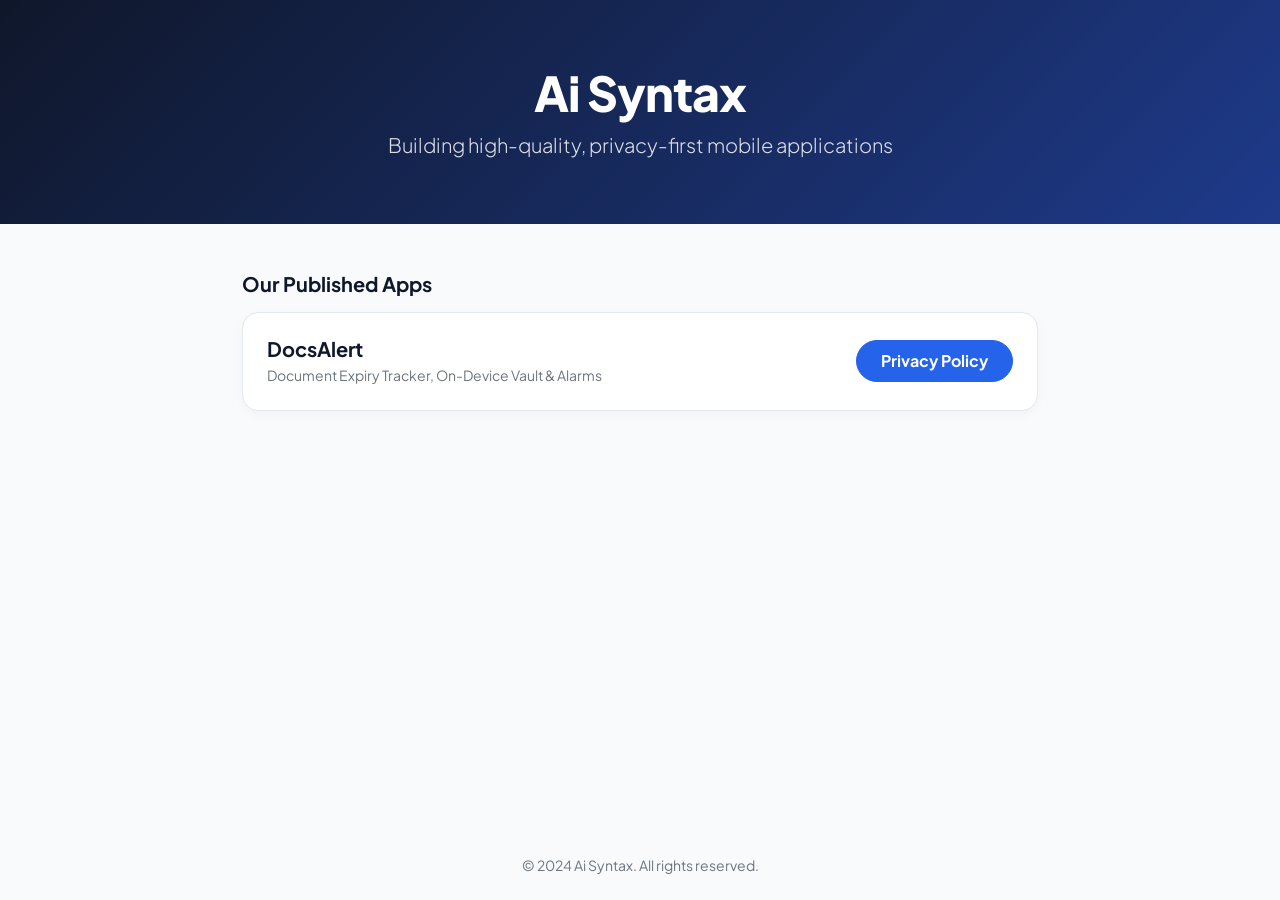
==== index.html @ db3ce4d7 "Add app-ads.txt, Bootstrap 5 welcome page, and DocsAlert privacy policy" ====
<!DOCTYPE html>
<html lang="en">
<head>
    <meta charset="UTF-8">
    <meta name="viewport" content="width=device-width, initial-scale=1.0">
    <title>Ai Syntax - Official Developer Site</title>
    <link href="https://cdn.jsdelivr.net/npm/bootstrap@5.3.3/dist/css/bootstrap.min.css" rel="stylesheet">
    <link href="https://fonts.googleapis.com/css2?family=Plus+Jakarta+Sans:wght@400;600;700;800&display=swap" rel="stylesheet">
    <style>
        :root {
            --primary: #2563eb;
            --bg: #f8fafc;
            --text-heading: #0f172a;
            --text-body: #334155;
            --border: #e2e8f0;
        }
        body {
            font-family: 'Plus Jakarta Sans', sans-serif;
            background-color: var(--bg);
            color: var(--text-body);
        }
        .hero {
            background: linear-gradient(135deg, #0f172a, #1e3a8a);
            color: #ffffff;
            padding: 4rem 1.5rem;
        }
        .hero h1 {
            font-weight: 800;
            letter-spacing: -0.02em;
        }
        .hero p {
            opacity: 0.85;
        }
        .main-container {
            max-width: 820px;
        }
        .section-title {
            font-weight: 700;
            color: var(--text-heading);
        }
        .app-card {
            border: 1px solid var(--border);
            border-radius: 1rem;
            box-shadow: 0 4px 12px rgba(0, 0, 0, 0.03);
            transition: transform 0.15s ease, box-shadow 0.15s ease;
        }
        .app-card:hover {
            transform: translateY(-2px);
            box-shadow: 0 10px 24px rgba(15, 23, 42, 0.06);
        }
        .app-title {
            font-weight: 700;
            color: var(--text-heading);
        }
        .btn-privacy {
            background-color: var(--primary);
            border-color: var(--primary);
            font-weight: 700;
        }
        .btn-privacy:hover {
            background-color: #1d4ed8;
            border-color: #1d4ed8;
        }
    </style>
</head>
<body class="d-flex flex-column min-vh-100">

    <header class="hero text-center">
        <div class="container main-container">
            <h1 class="display-5 mb-2">Ai Syntax</h1>
            <p class="lead mb-0">Building high-quality, privacy-first mobile applications</p>
        </div>
    </header>

    <main class="container main-container my-5 flex-grow-1">
        <h2 class="h5 section-title mb-3">Our Published Apps</h2>

        <div class="card app-card bg-white p-4">
            <div class="d-flex flex-column flex-sm-row align-items-sm-center justify-content-between gap-3">
                <div>
                    <h3 class="h5 app-title mb-1">DocsAlert</h3>
                    <p class="text-secondary small mb-0">Document Expiry Tracker, On-Device Vault &amp; Alarms</p>
                </div>
                <a href="privacy/docsalert.html" class="btn btn-primary btn-privacy rounded-pill px-4 py-2 text-nowrap">
                    Privacy Policy
                </a>
            </div>
        </div>
    </main>

    <footer class="text-center py-4 text-secondary small">
        &copy; 2024 Ai Syntax. All rights reserved.
    </footer>

    <script src="https://cdn.jsdelivr.net/npm/bootstrap@5.3.3/dist/js/bootstrap.bundle.min.js"></script>
</body>
</html>
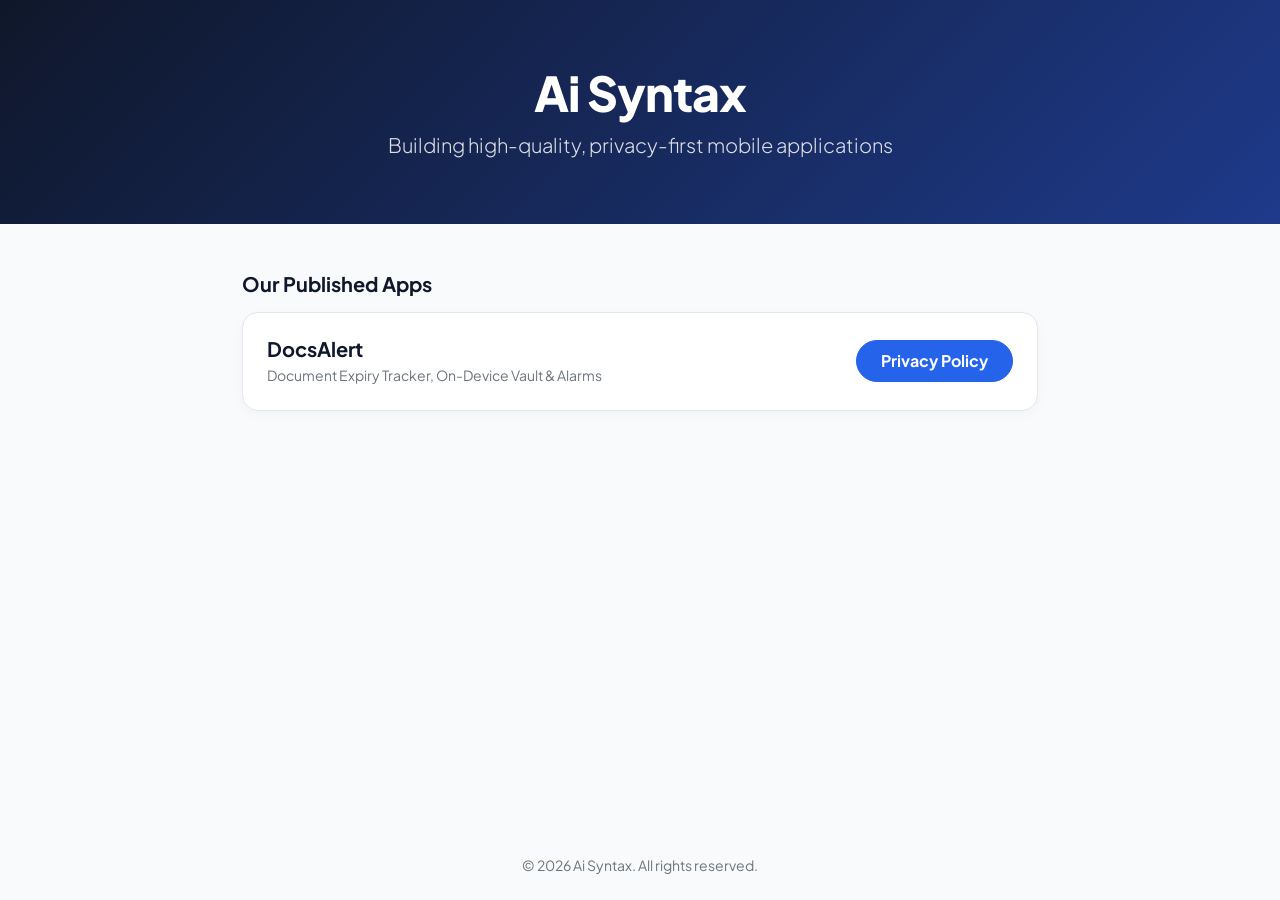
==== commit cb6ce7ab: "Update DocsAlert privacy policy with complete sections and contact info" ====
--- a/index.html
+++ b/index.html
@@ -89,7 +89,7 @@
     </main>
 
     <footer class="text-center py-4 text-secondary small">
-        &copy; 2024 Ai Syntax. All rights reserved.
+        &copy; 2026 Ai Syntax. All rights reserved.
     </footer>
 
     <script src="https://cdn.jsdelivr.net/npm/bootstrap@5.3.3/dist/js/bootstrap.bundle.min.js"></script>
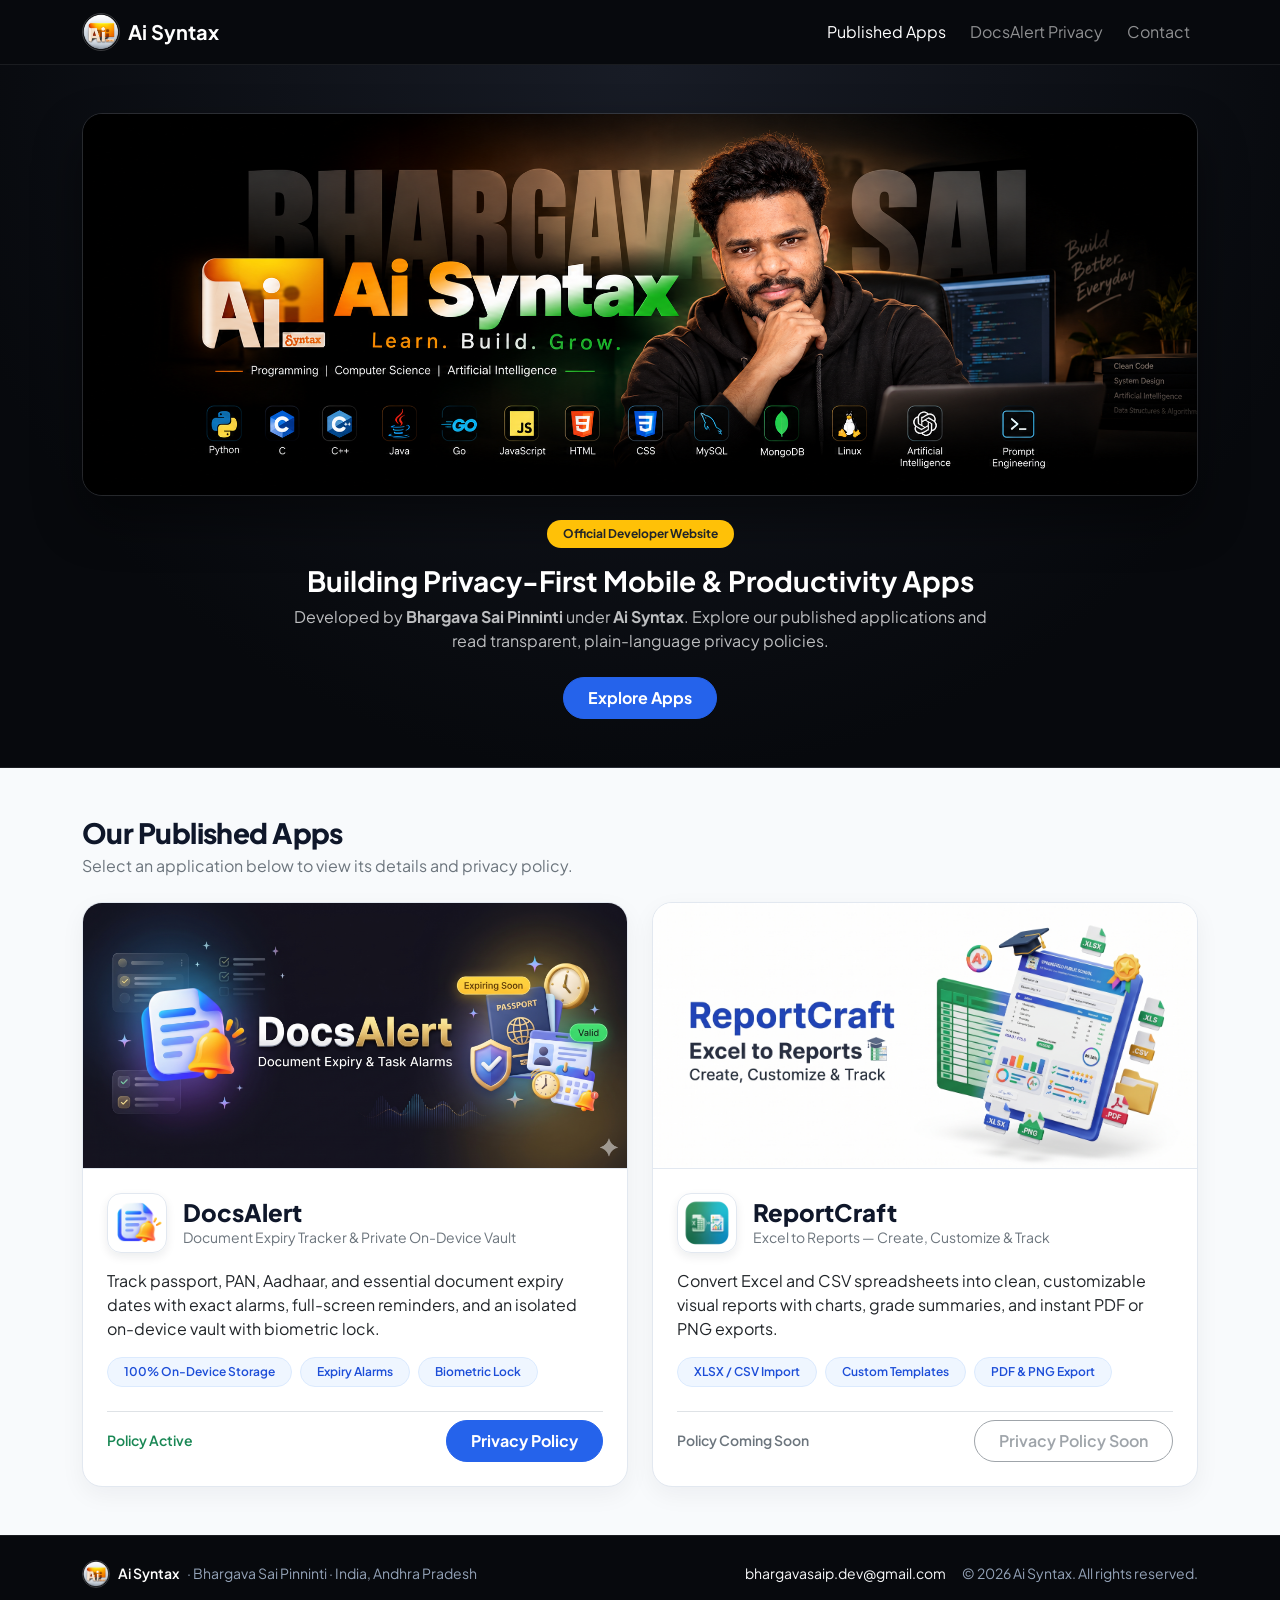
==== commit 69b063f9: "Style website with brand, DocsAlert, and ReportCraft assets" ====
--- a/index.html
+++ b/index.html
@@ -4,11 +4,15 @@
     <meta charset="UTF-8">
     <meta name="viewport" content="width=device-width, initial-scale=1.0">
     <title>Ai Syntax - Official Developer Site</title>
+    <link rel="icon" type="image/png" href="assets/index/ai-syntax-logo.png">
     <link href="https://cdn.jsdelivr.net/npm/bootstrap@5.3.3/dist/css/bootstrap.min.css" rel="stylesheet">
-    <link href="https://fonts.googleapis.com/css2?family=Plus+Jakarta+Sans:wght@400;600;700;800&display=swap" rel="stylesheet">
+    <link href="https://fonts.googleapis.com/css2?family=Plus+Jakarta+Sans:wght@400;500;600;700;800&display=swap" rel="stylesheet">
     <style>
         :root {
             --primary: #2563eb;
+            --accent: #f59e0b;
+            --dark-surface: #07090d;
+            --dark-elevated: #0f141d;
             --bg: #f8fafc;
             --text-heading: #0f172a;
             --text-body: #334155;
@@ -19,38 +23,76 @@
             background-color: var(--bg);
             color: var(--text-body);
         }
-        .hero {
-            background: linear-gradient(135deg, #0f172a, #1e3a8a);
+        .site-navbar {
+            background-color: var(--dark-surface);
+            border-bottom: 1px solid rgba(255, 255, 255, 0.08);
+        }
+        .brand-logo {
+            width: 38px;
+            height: 38px;
+            object-fit: cover;
+            border-radius: 50%;
+            border: 1px solid rgba(255, 255, 255, 0.2);
+        }
+        .hero-section {
+            background: radial-gradient(circle at top center, #181c26 0%, var(--dark-surface) 75%);
             color: #ffffff;
-            padding: 4rem 1.5rem;
-        }
-        .hero h1 {
+            border-bottom: 1px solid rgba(255, 255, 255, 0.08);
+        }
+        .hero-cover-frame {
+            max-width: 1140px;
+            margin: 0 auto;
+            border-radius: 1.25rem;
+            overflow: hidden;
+            border: 1px solid rgba(255, 255, 255, 0.12);
+            box-shadow: 0 24px 48px rgba(0, 0, 0, 0.45);
+        }
+        .hero-cover-img {
+            width: 100%;
+            height: auto;
+            display: block;
+        }
+        .section-title {
             font-weight: 800;
+            color: var(--text-heading);
             letter-spacing: -0.02em;
-        }
-        .hero p {
-            opacity: 0.85;
-        }
-        .main-container {
-            max-width: 820px;
-        }
-        .section-title {
-            font-weight: 700;
-            color: var(--text-heading);
         }
         .app-card {
             border: 1px solid var(--border);
-            border-radius: 1rem;
-            box-shadow: 0 4px 12px rgba(0, 0, 0, 0.03);
-            transition: transform 0.15s ease, box-shadow 0.15s ease;
+            border-radius: 1.25rem;
+            overflow: hidden;
+            box-shadow: 0 8px 24px rgba(15, 23, 42, 0.05);
+            transition: transform 0.2s ease, box-shadow 0.2s ease;
         }
         .app-card:hover {
-            transform: translateY(-2px);
-            box-shadow: 0 10px 24px rgba(15, 23, 42, 0.06);
+            transform: translateY(-4px);
+            box-shadow: 0 18px 36px rgba(15, 23, 42, 0.1);
+        }
+        .app-feature-banner {
+            width: 100%;
+            aspect-ratio: 1024 / 500;
+            object-fit: cover;
+            border-bottom: 1px solid var(--border);
+        }
+        .app-icon {
+            width: 60px;
+            height: 60px;
+            object-fit: cover;
+            border-radius: 14px;
+            border: 1px solid var(--border);
+            box-shadow: 0 4px 10px rgba(15, 23, 42, 0.08);
+            flex-shrink: 0;
         }
         .app-title {
-            font-weight: 700;
+            font-weight: 800;
             color: var(--text-heading);
+        }
+        .feature-badge {
+            background-color: #eff6ff;
+            color: #1d4ed8;
+            border: 1px solid #dbeafe;
+            font-weight: 600;
+            font-size: 0.75rem;
         }
         .btn-privacy {
             background-color: var(--primary);
@@ -61,35 +103,139 @@
             background-color: #1d4ed8;
             border-color: #1d4ed8;
         }
+        .site-footer {
+            background-color: var(--dark-surface);
+            color: #94a3b8;
+            border-top: 1px solid rgba(255, 255, 255, 0.08);
+        }
     </style>
 </head>
 <body class="d-flex flex-column min-vh-100">
 
-    <header class="hero text-center">
-        <div class="container main-container">
-            <h1 class="display-5 mb-2">Ai Syntax</h1>
-            <p class="lead mb-0">Building high-quality, privacy-first mobile applications</p>
+    <nav class="navbar navbar-expand-sm navbar-dark site-navbar sticky-top py-2">
+        <div class="container">
+            <a class="navbar-brand d-flex align-items-center gap-2 fw-bold" href="index.html">
+                <img src="assets/index/ai-syntax-logo.png" alt="Ai Syntax Logo" class="brand-logo">
+                <span>Ai Syntax</span>
+            </a>
+            <button class="navbar-toggler" type="button" data-bs-toggle="collapse" data-bs-target="#mainNav" aria-controls="mainNav" aria-expanded="false" aria-label="Toggle navigation">
+                <span class="navbar-toggler-icon"></span>
+            </button>
+            <div class="collapse navbar-collapse" id="mainNav">
+                <ul class="navbar-nav ms-auto gap-sm-2">
+                    <li class="nav-item">
+                        <a class="nav-link active" href="#apps">Published Apps</a>
+                    </li>
+                    <li class="nav-item">
+                        <a class="nav-link" href="privacy/docsalert.html">DocsAlert Privacy</a>
+                    </li>
+                    <li class="nav-item">
+                        <a class="nav-link" href="mailto:bhargavasaip.dev@gmail.com">Contact</a>
+                    </li>
+                </ul>
+            </div>
+        </div>
+    </nav>
+
+    <header class="hero-section py-4 py-md-5 px-3">
+        <div class="container">
+            <div class="hero-cover-frame mb-4">
+                <img src="assets/index/cover-photo.png" alt="Ai Syntax - Learn. Build. Grow. Cover Banner" class="hero-cover-img">
+            </div>
+            <div class="text-center mx-auto" style="max-width: 720px;">
+                <span class="badge rounded-pill text-bg-warning text-dark fw-bold px-3 py-2 mb-3">Official Developer Website</span>
+                <h1 class="h3 fw-bold mb-2">Building Privacy-First Mobile &amp; Productivity Apps</h1>
+                <p class="text-light opacity-75 mb-4">
+                    Developed by <strong>Bhargava Sai Pinninti</strong> under <strong>Ai Syntax</strong>. Explore our published applications and read transparent, plain-language privacy policies.
+                </p>
+                <a href="#apps" class="btn btn-primary btn-privacy rounded-pill px-4 py-2">Explore Apps</a>
+            </div>
         </div>
     </header>
 
-    <main class="container main-container my-5 flex-grow-1">
-        <h2 class="h5 section-title mb-3">Our Published Apps</h2>
-
-        <div class="card app-card bg-white p-4">
-            <div class="d-flex flex-column flex-sm-row align-items-sm-center justify-content-between gap-3">
-                <div>
-                    <h3 class="h5 app-title mb-1">DocsAlert</h3>
-                    <p class="text-secondary small mb-0">Document Expiry Tracker, On-Device Vault &amp; Alarms</p>
-                </div>
-                <a href="privacy/docsalert.html" class="btn btn-primary btn-privacy rounded-pill px-4 py-2 text-nowrap">
-                    Privacy Policy
-                </a>
+    <main id="apps" class="container my-5 flex-grow-1">
+        <div class="d-flex flex-column flex-md-row align-items-md-end justify-content-between mb-4 gap-2">
+            <div>
+                <h2 class="h3 section-title mb-1">Our Published Apps</h2>
+                <p class="text-secondary mb-0">Select an application below to view its details and privacy policy.</p>
+            </div>
+        </div>
+
+        <div class="row row-cols-1 row-cols-lg-2 g-4">
+            <!-- DocsAlert -->
+            <div class="col">
+                <article class="card app-card bg-white h-100 d-flex flex-column">
+                    <img src="assets/docsalert/feature-graphic.png" alt="DocsAlert Feature Graphic" class="app-feature-banner">
+                    <div class="card-body p-4 d-flex flex-column flex-grow-1">
+                        <div class="d-flex align-items-center gap-3 mb-3">
+                            <img src="assets/docsalert/logo.png" alt="DocsAlert App Icon" class="app-icon">
+                            <div>
+                                <h3 class="h4 app-title mb-0">DocsAlert</h3>
+                                <p class="text-secondary small mb-0">Document Expiry Tracker &amp; Private On-Device Vault</p>
+                            </div>
+                        </div>
+                        <p class="text-body mb-3 flex-grow-1">
+                            Track passport, PAN, Aadhaar, and essential document expiry dates with exact alarms, full-screen reminders, and an isolated on-device vault with biometric lock.
+                        </p>
+                        <div class="d-flex flex-wrap gap-2 mb-4">
+                            <span class="badge rounded-pill feature-badge px-3 py-2">100% On-Device Storage</span>
+                            <span class="badge rounded-pill feature-badge px-3 py-2">Expiry Alarms</span>
+                            <span class="badge rounded-pill feature-badge px-3 py-2">Biometric Lock</span>
+                        </div>
+                        <div class="d-flex align-items-center justify-content-between pt-2 border-top">
+                            <span class="small text-success fw-semibold">Policy Active</span>
+                            <a href="privacy/docsalert.html" class="btn btn-primary btn-privacy rounded-pill px-4 py-2">
+                                Privacy Policy
+                            </a>
+                        </div>
+                    </div>
+                </article>
+            </div>
+
+            <!-- ReportCraft -->
+            <div class="col">
+                <article class="card app-card bg-white h-100 d-flex flex-column">
+                    <img src="assets/reportcraft/feature-graphic.png" alt="ReportCraft Feature Graphic" class="app-feature-banner">
+                    <div class="card-body p-4 d-flex flex-column flex-grow-1">
+                        <div class="d-flex align-items-center gap-3 mb-3">
+                            <img src="assets/reportcraft/logo.png" alt="ReportCraft App Icon" class="app-icon">
+                            <div>
+                                <h3 class="h4 app-title mb-0">ReportCraft</h3>
+                                <p class="text-secondary small mb-0">Excel to Reports &mdash; Create, Customize &amp; Track</p>
+                            </div>
+                        </div>
+                        <p class="text-body mb-3 flex-grow-1">
+                            Convert Excel and CSV spreadsheets into clean, customizable visual reports with charts, grade summaries, and instant PDF or PNG exports.
+                        </p>
+                        <div class="d-flex flex-wrap gap-2 mb-4">
+                            <span class="badge rounded-pill feature-badge px-3 py-2">XLSX / CSV Import</span>
+                            <span class="badge rounded-pill feature-badge px-3 py-2">Custom Templates</span>
+                            <span class="badge rounded-pill feature-badge px-3 py-2">PDF &amp; PNG Export</span>
+                        </div>
+                        <div class="d-flex align-items-center justify-content-between pt-2 border-top">
+                            <span class="small text-secondary fw-semibold">Policy Coming Soon</span>
+                            <button type="button" class="btn btn-outline-secondary rounded-pill px-4 py-2 fw-semibold" disabled>
+                                Privacy Policy Soon
+                            </button>
+                        </div>
+                    </div>
+                </article>
             </div>
         </div>
     </main>
 
-    <footer class="text-center py-4 text-secondary small">
-        &copy; 2026 Ai Syntax. All rights reserved.
+    <footer class="site-footer py-4">
+        <div class="container d-flex flex-column flex-md-row align-items-center justify-content-between gap-3 small">
+            <div class="d-flex align-items-center gap-2">
+                <img src="assets/index/ai-syntax-logo.png" alt="Ai Syntax Logo" class="brand-logo" style="width: 28px; height: 28px;">
+                <span class="text-white fw-semibold">Ai Syntax</span>
+                <span>&middot; Bhargava Sai Pinninti &middot; India, Andhra Pradesh</span>
+            </div>
+            <div class="d-flex align-items-center gap-3">
+                <a href="mailto:bhargavasaip.dev@gmail.com" class="link-light text-decoration-none">bhargavasaip.dev@gmail.com</a>
+                <span>&copy; 2026 Ai Syntax. All rights reserved.</span>
+            </div>
+        </div>
     </footer>
 
     <script src="https://cdn.jsdelivr.net/npm/bootstrap@5.3.3/dist/js/bootstrap.bundle.min.js"></script>
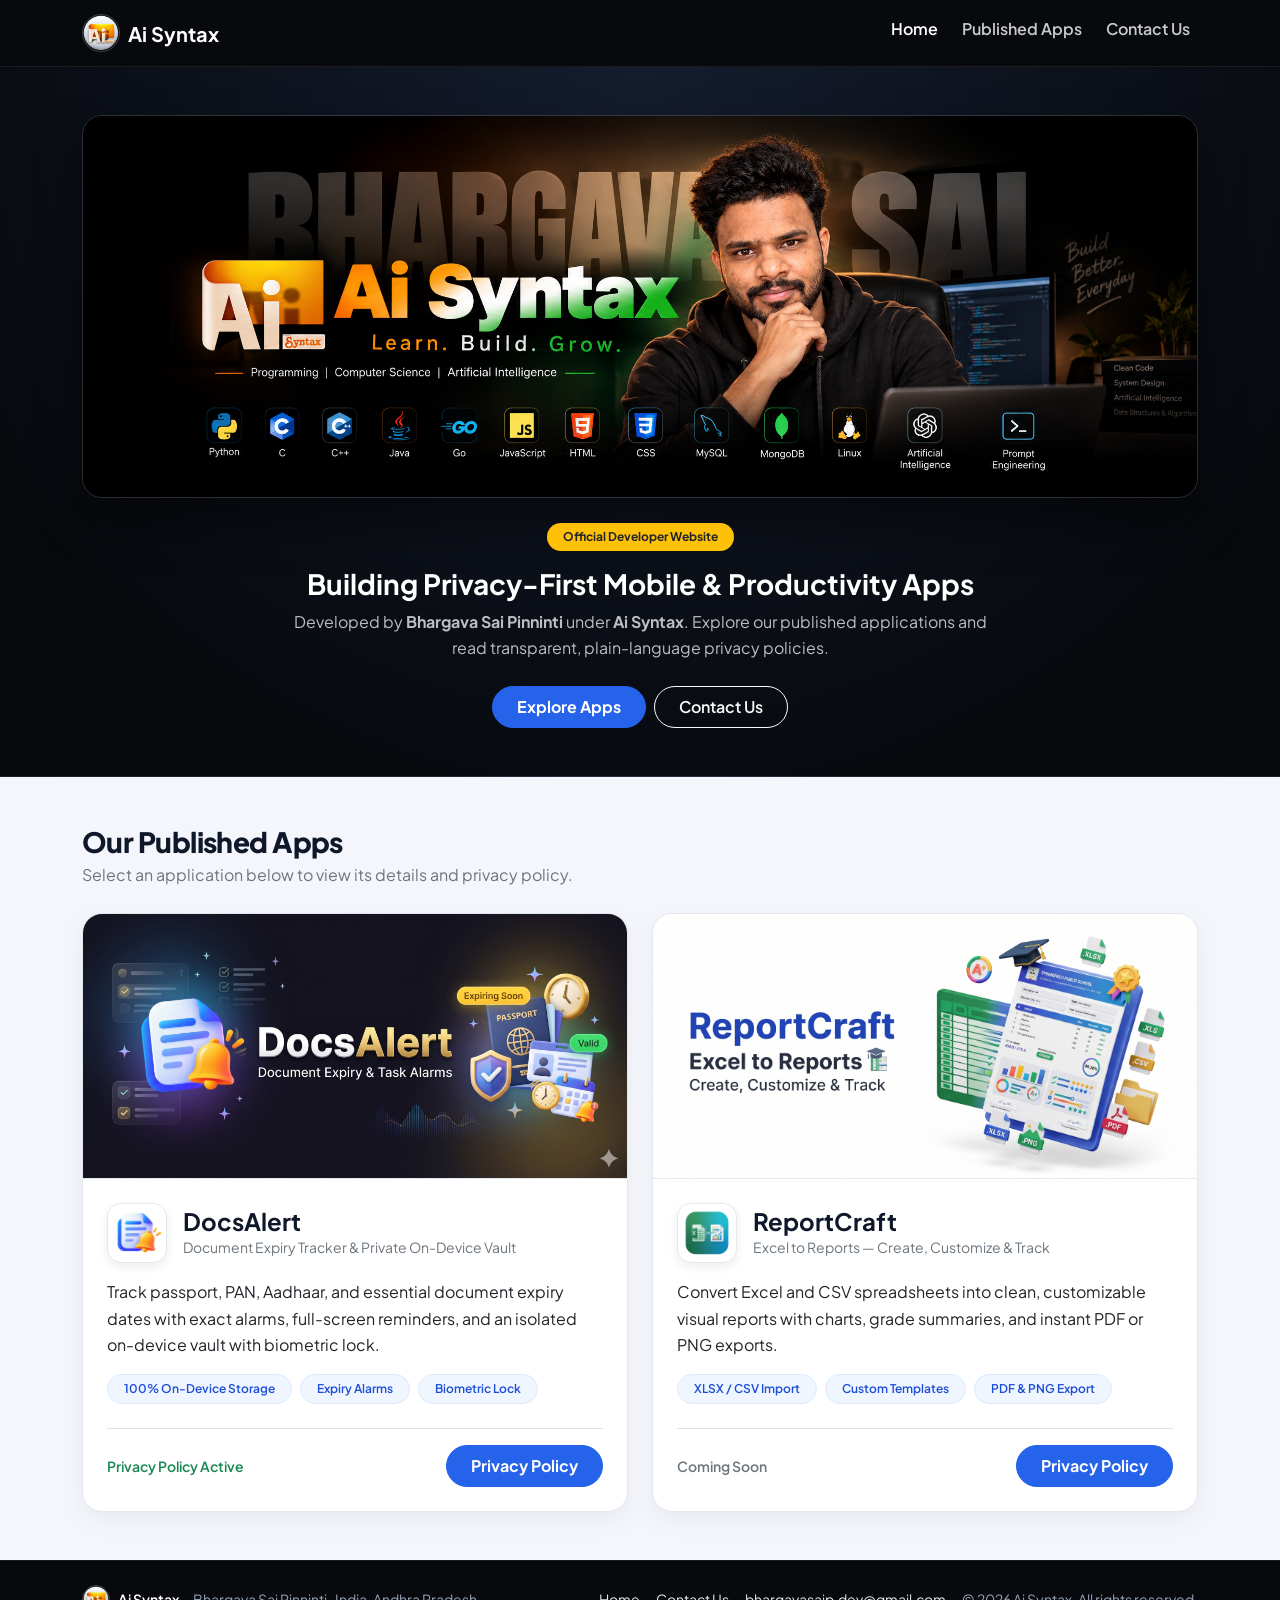
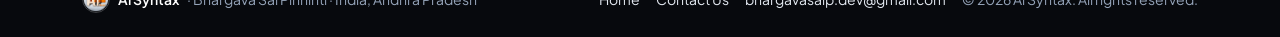
==== commit 317621f9: "Unify styling with shared CSS, add Contact Us and ReportCraft pages, clean header nav" ====
--- a/index.html
+++ b/index.html
@@ -7,108 +7,7 @@
     <link rel="icon" type="image/png" href="assets/index/ai-syntax-logo.png">
     <link href="https://cdn.jsdelivr.net/npm/bootstrap@5.3.3/dist/css/bootstrap.min.css" rel="stylesheet">
     <link href="https://fonts.googleapis.com/css2?family=Plus+Jakarta+Sans:wght@400;500;600;700;800&display=swap" rel="stylesheet">
-    <style>
-        :root {
-            --primary: #2563eb;
-            --accent: #f59e0b;
-            --dark-surface: #07090d;
-            --dark-elevated: #0f141d;
-            --bg: #f8fafc;
-            --text-heading: #0f172a;
-            --text-body: #334155;
-            --border: #e2e8f0;
-        }
-        body {
-            font-family: 'Plus Jakarta Sans', sans-serif;
-            background-color: var(--bg);
-            color: var(--text-body);
-        }
-        .site-navbar {
-            background-color: var(--dark-surface);
-            border-bottom: 1px solid rgba(255, 255, 255, 0.08);
-        }
-        .brand-logo {
-            width: 38px;
-            height: 38px;
-            object-fit: cover;
-            border-radius: 50%;
-            border: 1px solid rgba(255, 255, 255, 0.2);
-        }
-        .hero-section {
-            background: radial-gradient(circle at top center, #181c26 0%, var(--dark-surface) 75%);
-            color: #ffffff;
-            border-bottom: 1px solid rgba(255, 255, 255, 0.08);
-        }
-        .hero-cover-frame {
-            max-width: 1140px;
-            margin: 0 auto;
-            border-radius: 1.25rem;
-            overflow: hidden;
-            border: 1px solid rgba(255, 255, 255, 0.12);
-            box-shadow: 0 24px 48px rgba(0, 0, 0, 0.45);
-        }
-        .hero-cover-img {
-            width: 100%;
-            height: auto;
-            display: block;
-        }
-        .section-title {
-            font-weight: 800;
-            color: var(--text-heading);
-            letter-spacing: -0.02em;
-        }
-        .app-card {
-            border: 1px solid var(--border);
-            border-radius: 1.25rem;
-            overflow: hidden;
-            box-shadow: 0 8px 24px rgba(15, 23, 42, 0.05);
-            transition: transform 0.2s ease, box-shadow 0.2s ease;
-        }
-        .app-card:hover {
-            transform: translateY(-4px);
-            box-shadow: 0 18px 36px rgba(15, 23, 42, 0.1);
-        }
-        .app-feature-banner {
-            width: 100%;
-            aspect-ratio: 1024 / 500;
-            object-fit: cover;
-            border-bottom: 1px solid var(--border);
-        }
-        .app-icon {
-            width: 60px;
-            height: 60px;
-            object-fit: cover;
-            border-radius: 14px;
-            border: 1px solid var(--border);
-            box-shadow: 0 4px 10px rgba(15, 23, 42, 0.08);
-            flex-shrink: 0;
-        }
-        .app-title {
-            font-weight: 800;
-            color: var(--text-heading);
-        }
-        .feature-badge {
-            background-color: #eff6ff;
-            color: #1d4ed8;
-            border: 1px solid #dbeafe;
-            font-weight: 600;
-            font-size: 0.75rem;
-        }
-        .btn-privacy {
-            background-color: var(--primary);
-            border-color: var(--primary);
-            font-weight: 700;
-        }
-        .btn-privacy:hover {
-            background-color: #1d4ed8;
-            border-color: #1d4ed8;
-        }
-        .site-footer {
-            background-color: var(--dark-surface);
-            color: #94a3b8;
-            border-top: 1px solid rgba(255, 255, 255, 0.08);
-        }
-    </style>
+    <link rel="stylesheet" href="assets/css/site.css">
 </head>
 <body class="d-flex flex-column min-vh-100">
 
@@ -124,23 +23,23 @@
             <div class="collapse navbar-collapse" id="mainNav">
                 <ul class="navbar-nav ms-auto gap-sm-2">
                     <li class="nav-item">
-                        <a class="nav-link active" href="#apps">Published Apps</a>
+                        <a class="nav-link active" aria-current="page" href="index.html">Home</a>
                     </li>
                     <li class="nav-item">
-                        <a class="nav-link" href="privacy/docsalert.html">DocsAlert Privacy</a>
+                        <a class="nav-link" href="#apps">Published Apps</a>
                     </li>
                     <li class="nav-item">
-                        <a class="nav-link" href="mailto:bhargavasaip.dev@gmail.com">Contact</a>
+                        <a class="nav-link" href="contact.html">Contact Us</a>
                     </li>
                 </ul>
             </div>
         </div>
     </nav>
 
-    <header class="hero-section py-4 py-md-5 px-3">
+    <header class="page-hero py-4 py-md-5 px-3">
         <div class="container">
-            <div class="hero-cover-frame mb-4">
-                <img src="assets/index/cover-photo.png" alt="Ai Syntax - Learn. Build. Grow. Cover Banner" class="hero-cover-img">
+            <div class="cover-frame mb-4">
+                <img src="assets/index/cover-photo.png" alt="Ai Syntax - Learn. Build. Grow. Cover Banner">
             </div>
             <div class="text-center mx-auto" style="max-width: 720px;">
                 <span class="badge rounded-pill text-bg-warning text-dark fw-bold px-3 py-2 mb-3">Official Developer Website</span>
@@ -148,23 +47,24 @@
                 <p class="text-light opacity-75 mb-4">
                     Developed by <strong>Bhargava Sai Pinninti</strong> under <strong>Ai Syntax</strong>. Explore our published applications and read transparent, plain-language privacy policies.
                 </p>
-                <a href="#apps" class="btn btn-primary btn-privacy rounded-pill px-4 py-2">Explore Apps</a>
+                <div class="d-flex flex-wrap justify-content-center gap-2">
+                    <a href="#apps" class="btn btn-brand rounded-pill px-4 py-2">Explore Apps</a>
+                    <a href="contact.html" class="btn btn-outline-light rounded-pill px-4 py-2 fw-semibold">Contact Us</a>
+                </div>
             </div>
         </div>
     </header>
 
     <main id="apps" class="container my-5 flex-grow-1">
-        <div class="d-flex flex-column flex-md-row align-items-md-end justify-content-between mb-4 gap-2">
-            <div>
-                <h2 class="h3 section-title mb-1">Our Published Apps</h2>
-                <p class="text-secondary mb-0">Select an application below to view its details and privacy policy.</p>
-            </div>
+        <div class="mb-4">
+            <h2 class="h3 section-title mb-1">Our Published Apps</h2>
+            <p class="text-secondary mb-0">Select an application below to view its details and privacy policy.</p>
         </div>
 
         <div class="row row-cols-1 row-cols-lg-2 g-4">
             <!-- DocsAlert -->
             <div class="col">
-                <article class="card app-card bg-white h-100 d-flex flex-column">
+                <article class="card app-card h-100 d-flex flex-column">
                     <img src="assets/docsalert/feature-graphic.png" alt="DocsAlert Feature Graphic" class="app-feature-banner">
                     <div class="card-body p-4 d-flex flex-column flex-grow-1">
                         <div class="d-flex align-items-center gap-3 mb-3">
@@ -174,7 +74,7 @@
                                 <p class="text-secondary small mb-0">Document Expiry Tracker &amp; Private On-Device Vault</p>
                             </div>
                         </div>
-                        <p class="text-body mb-3 flex-grow-1">
+                        <p class="mb-3 flex-grow-1">
                             Track passport, PAN, Aadhaar, and essential document expiry dates with exact alarms, full-screen reminders, and an isolated on-device vault with biometric lock.
                         </p>
                         <div class="d-flex flex-wrap gap-2 mb-4">
@@ -182,9 +82,9 @@
                             <span class="badge rounded-pill feature-badge px-3 py-2">Expiry Alarms</span>
                             <span class="badge rounded-pill feature-badge px-3 py-2">Biometric Lock</span>
                         </div>
-                        <div class="d-flex align-items-center justify-content-between pt-2 border-top">
-                            <span class="small text-success fw-semibold">Policy Active</span>
-                            <a href="privacy/docsalert.html" class="btn btn-primary btn-privacy rounded-pill px-4 py-2">
+                        <div class="d-flex align-items-center justify-content-between pt-3 border-top">
+                            <span class="small text-success fw-semibold">Privacy Policy Active</span>
+                            <a href="privacy/docsalert.html" class="btn btn-brand rounded-pill px-4 py-2">
                                 Privacy Policy
                             </a>
                         </div>
@@ -194,7 +94,7 @@
 
             <!-- ReportCraft -->
             <div class="col">
-                <article class="card app-card bg-white h-100 d-flex flex-column">
+                <article class="card app-card h-100 d-flex flex-column">
                     <img src="assets/reportcraft/feature-graphic.png" alt="ReportCraft Feature Graphic" class="app-feature-banner">
                     <div class="card-body p-4 d-flex flex-column flex-grow-1">
                         <div class="d-flex align-items-center gap-3 mb-3">
@@ -204,7 +104,7 @@
                                 <p class="text-secondary small mb-0">Excel to Reports &mdash; Create, Customize &amp; Track</p>
                             </div>
                         </div>
-                        <p class="text-body mb-3 flex-grow-1">
+                        <p class="mb-3 flex-grow-1">
                             Convert Excel and CSV spreadsheets into clean, customizable visual reports with charts, grade summaries, and instant PDF or PNG exports.
                         </p>
                         <div class="d-flex flex-wrap gap-2 mb-4">
@@ -212,11 +112,11 @@
                             <span class="badge rounded-pill feature-badge px-3 py-2">Custom Templates</span>
                             <span class="badge rounded-pill feature-badge px-3 py-2">PDF &amp; PNG Export</span>
                         </div>
-                        <div class="d-flex align-items-center justify-content-between pt-2 border-top">
-                            <span class="small text-secondary fw-semibold">Policy Coming Soon</span>
-                            <button type="button" class="btn btn-outline-secondary rounded-pill px-4 py-2 fw-semibold" disabled>
-                                Privacy Policy Soon
-                            </button>
+                        <div class="d-flex align-items-center justify-content-between pt-3 border-top">
+                            <span class="small text-secondary fw-semibold">Coming Soon</span>
+                            <a href="privacy/reportcraft.html" class="btn btn-brand rounded-pill px-4 py-2">
+                                Privacy Policy
+                            </a>
                         </div>
                     </div>
                 </article>
@@ -226,13 +126,15 @@
 
     <footer class="site-footer py-4">
         <div class="container d-flex flex-column flex-md-row align-items-center justify-content-between gap-3 small">
-            <div class="d-flex align-items-center gap-2">
-                <img src="assets/index/ai-syntax-logo.png" alt="Ai Syntax Logo" class="brand-logo" style="width: 28px; height: 28px;">
+            <div class="d-flex align-items-center gap-2 text-center text-md-start">
+                <img src="assets/index/ai-syntax-logo.png" alt="Ai Syntax Logo" class="brand-logo-sm">
                 <span class="text-white fw-semibold">Ai Syntax</span>
                 <span>&middot; Bhargava Sai Pinninti &middot; India, Andhra Pradesh</span>
             </div>
-            <div class="d-flex align-items-center gap-3">
-                <a href="mailto:bhargavasaip.dev@gmail.com" class="link-light text-decoration-none">bhargavasaip.dev@gmail.com</a>
+            <div class="d-flex flex-wrap align-items-center justify-content-center gap-3">
+                <a href="index.html">Home</a>
+                <a href="contact.html">Contact Us</a>
+                <a href="mailto:bhargavasaip.dev@gmail.com">bhargavasaip.dev@gmail.com</a>
                 <span>&copy; 2026 Ai Syntax. All rights reserved.</span>
             </div>
         </div>
--- a/assets/css/site.css
+++ b/assets/css/site.css
@@ -0,0 +1,229 @@
+:root {
+    --brand-primary: #2563eb;
+    --brand-primary-hover: #1d4ed8;
+    --brand-amber: #f59e0b;
+    --surface-dark: #07090d;
+    --surface-dark-elevated: #141c2e;
+    --bg-page: #f4f6fb;
+    --surface-card: #ffffff;
+    --text-heading: #0f172a;
+    --text-body: #334155;
+    --text-muted: #64748b;
+    --border-subtle: #e2e8f0;
+}
+
+body {
+    font-family: 'Plus Jakarta Sans', sans-serif;
+    background-color: var(--bg-page);
+    color: var(--text-body);
+    line-height: 1.65;
+}
+
+/* Navbar */
+.site-navbar {
+    background-color: var(--surface-dark);
+    border-bottom: 1px solid rgba(255, 255, 255, 0.08);
+}
+
+.brand-logo {
+    width: 38px;
+    height: 38px;
+    object-fit: cover;
+    border-radius: 50%;
+    border: 1px solid rgba(255, 255, 255, 0.22);
+}
+
+.brand-logo-sm {
+    width: 28px;
+    height: 28px;
+    object-fit: cover;
+    border-radius: 50%;
+    border: 1px solid rgba(255, 255, 255, 0.22);
+}
+
+.site-navbar .nav-link {
+    color: rgba(255, 255, 255, 0.78);
+    font-weight: 600;
+    transition: color 0.15s ease;
+}
+
+.site-navbar .nav-link:hover,
+.site-navbar .nav-link.active {
+    color: #ffffff;
+}
+
+/* Shared Dark Page Header / Hero */
+.page-hero {
+    background: radial-gradient(circle at top center, var(--surface-dark-elevated) 0%, var(--surface-dark) 80%);
+    color: #ffffff;
+    border-bottom: 1px solid rgba(255, 255, 255, 0.08);
+}
+
+.page-hero--with-overlap {
+    padding: 2.5rem 1rem 4.5rem;
+}
+
+.cover-frame {
+    max-width: 1140px;
+    margin: 0 auto;
+    border-radius: 1.25rem;
+    overflow: hidden;
+    border: 1px solid rgba(255, 255, 255, 0.14);
+    box-shadow: 0 24px 48px rgba(0, 0, 0, 0.45);
+}
+
+.cover-frame--compact {
+    max-width: 840px;
+}
+
+.cover-frame img {
+    width: 100%;
+    height: auto;
+    display: block;
+}
+
+/* Main Content Layout */
+.overlap-container {
+    max-width: 840px;
+    margin-top: -2.25rem;
+}
+
+.narrow-container {
+    max-width: 840px;
+}
+
+.content-card {
+    background-color: var(--surface-card);
+    border: 1px solid var(--border-subtle);
+    border-radius: 1.25rem;
+    box-shadow: 0 12px 30px -5px rgba(15, 23, 42, 0.07);
+}
+
+/* App Showcase Cards */
+.app-card {
+    background-color: var(--surface-card);
+    border: 1px solid var(--border-subtle);
+    border-radius: 1.25rem;
+    overflow: hidden;
+    box-shadow: 0 8px 24px rgba(15, 23, 42, 0.05);
+    transition: transform 0.2s ease, box-shadow 0.2s ease;
+}
+
+.app-card:hover {
+    transform: translateY(-4px);
+    box-shadow: 0 18px 36px rgba(15, 23, 42, 0.1);
+}
+
+.app-feature-banner {
+    width: 100%;
+    aspect-ratio: 1024 / 500;
+    object-fit: cover;
+    border-bottom: 1px solid var(--border-subtle);
+}
+
+.app-icon {
+    width: 60px;
+    height: 60px;
+    object-fit: cover;
+    border-radius: 14px;
+    border: 1px solid var(--border-subtle);
+    box-shadow: 0 4px 10px rgba(15, 23, 42, 0.08);
+    flex-shrink: 0;
+}
+
+.app-icon-hero {
+    width: 68px;
+    height: 68px;
+    object-fit: cover;
+    border-radius: 16px;
+    background: #ffffff;
+    padding: 4px;
+    box-shadow: 0 8px 20px rgba(0, 0, 0, 0.28);
+    flex-shrink: 0;
+}
+
+/* Typography & Badges */
+.section-title,
+.app-title,
+.policy-title,
+.content-card h2,
+.content-card h3 {
+    color: var(--text-heading);
+    font-weight: 700;
+}
+
+.section-title {
+    font-weight: 800;
+    letter-spacing: -0.02em;
+}
+
+.content-card h2 {
+    font-size: 1.25rem;
+    margin-top: 2rem;
+}
+
+.content-card h3 {
+    font-size: 1.05rem;
+    margin-top: 1.25rem;
+}
+
+.feature-badge {
+    background-color: #eff6ff;
+    color: #1d4ed8;
+    border: 1px solid #dbeafe;
+    font-weight: 600;
+    font-size: 0.75rem;
+}
+
+.back-link {
+    color: var(--brand-primary);
+    font-weight: 700;
+    text-decoration: none;
+}
+
+.back-link:hover {
+    text-decoration: underline;
+}
+
+code {
+    color: #1e40af;
+    background-color: #eff6ff;
+    padding: 0.15rem 0.4rem;
+    border-radius: 0.35rem;
+    font-size: 0.875em;
+}
+
+li {
+    margin-bottom: 0.5rem;
+}
+
+/* Buttons */
+.btn-brand {
+    background-color: var(--brand-primary);
+    border-color: var(--brand-primary);
+    color: #ffffff;
+    font-weight: 700;
+}
+
+.btn-brand:hover {
+    background-color: var(--brand-primary-hover);
+    border-color: var(--brand-primary-hover);
+    color: #ffffff;
+}
+
+/* Footer */
+.site-footer {
+    background-color: var(--surface-dark);
+    color: #94a3b8;
+    border-top: 1px solid rgba(255, 255, 255, 0.08);
+}
+
+.site-footer a {
+    color: #e2e8f0;
+    text-decoration: none;
+}
+
+.site-footer a:hover {
+    color: #ffffff;
+    text-decoration: underline;
+}
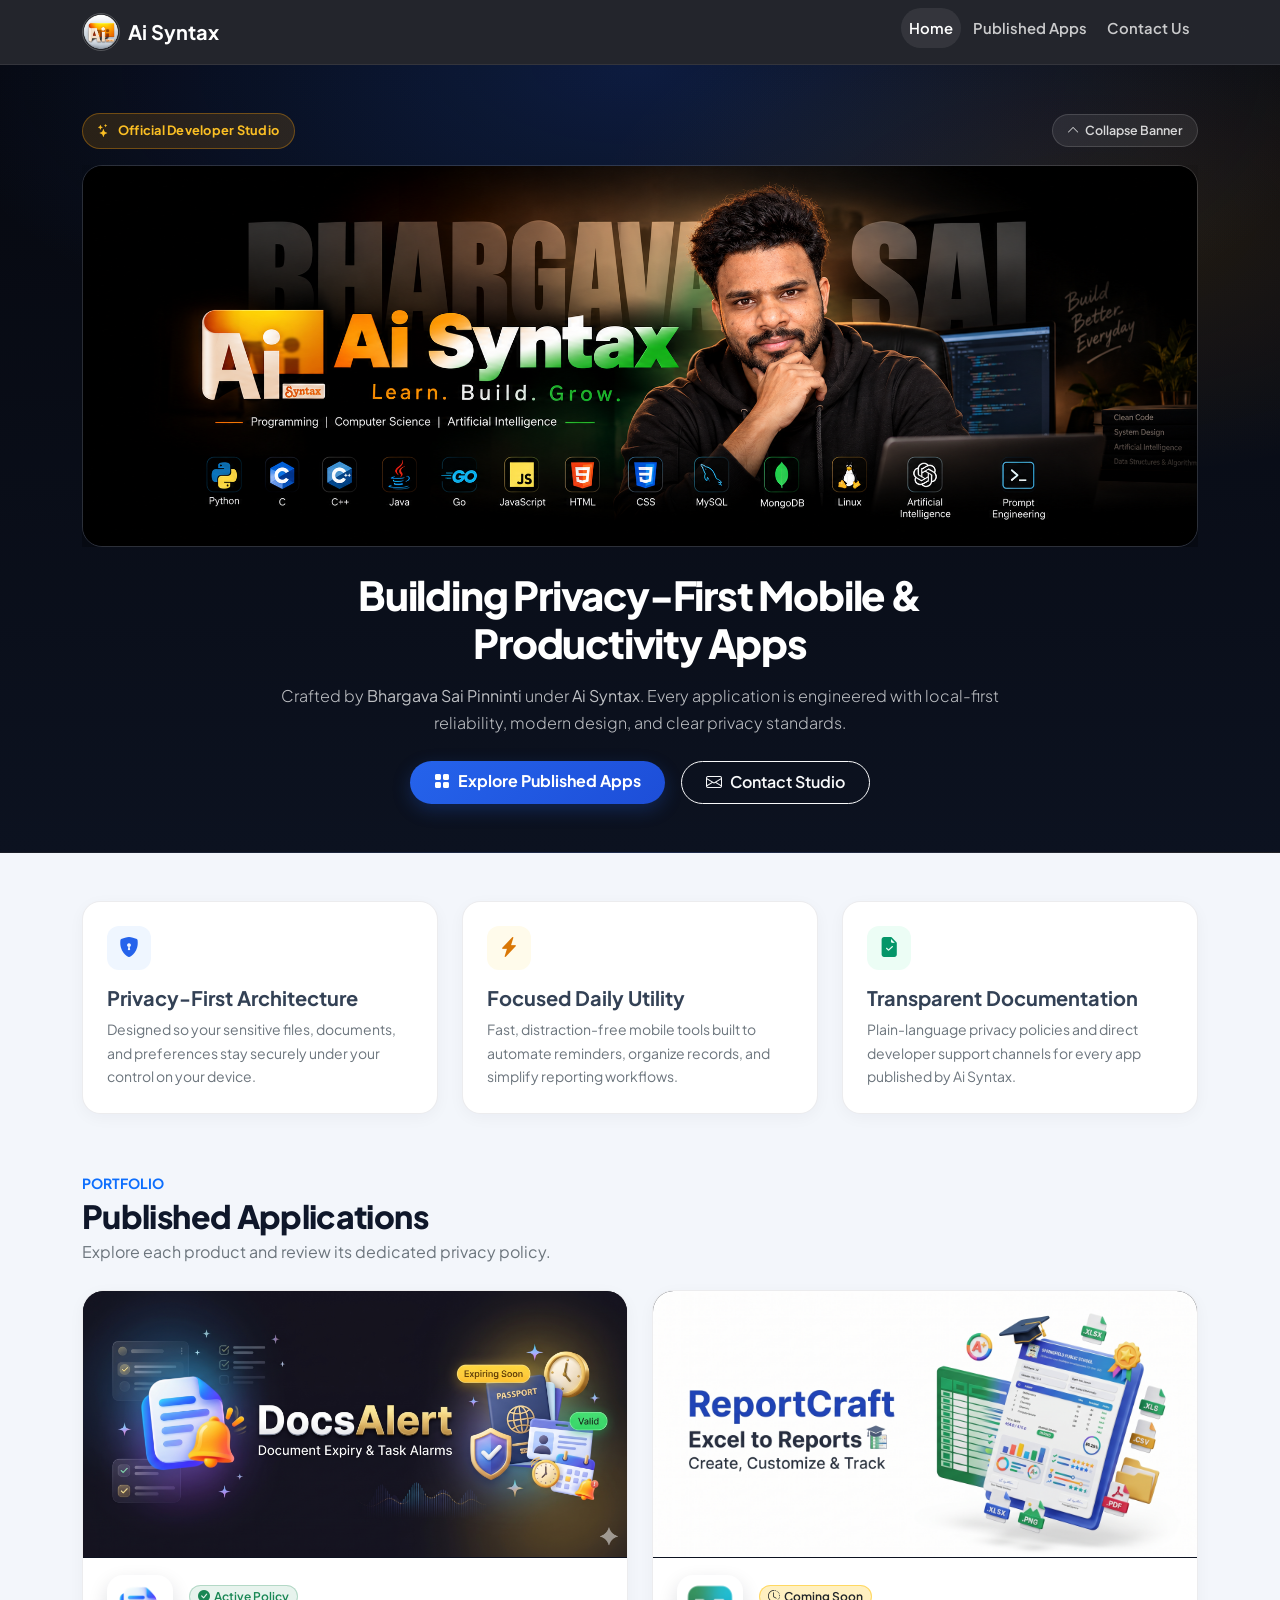
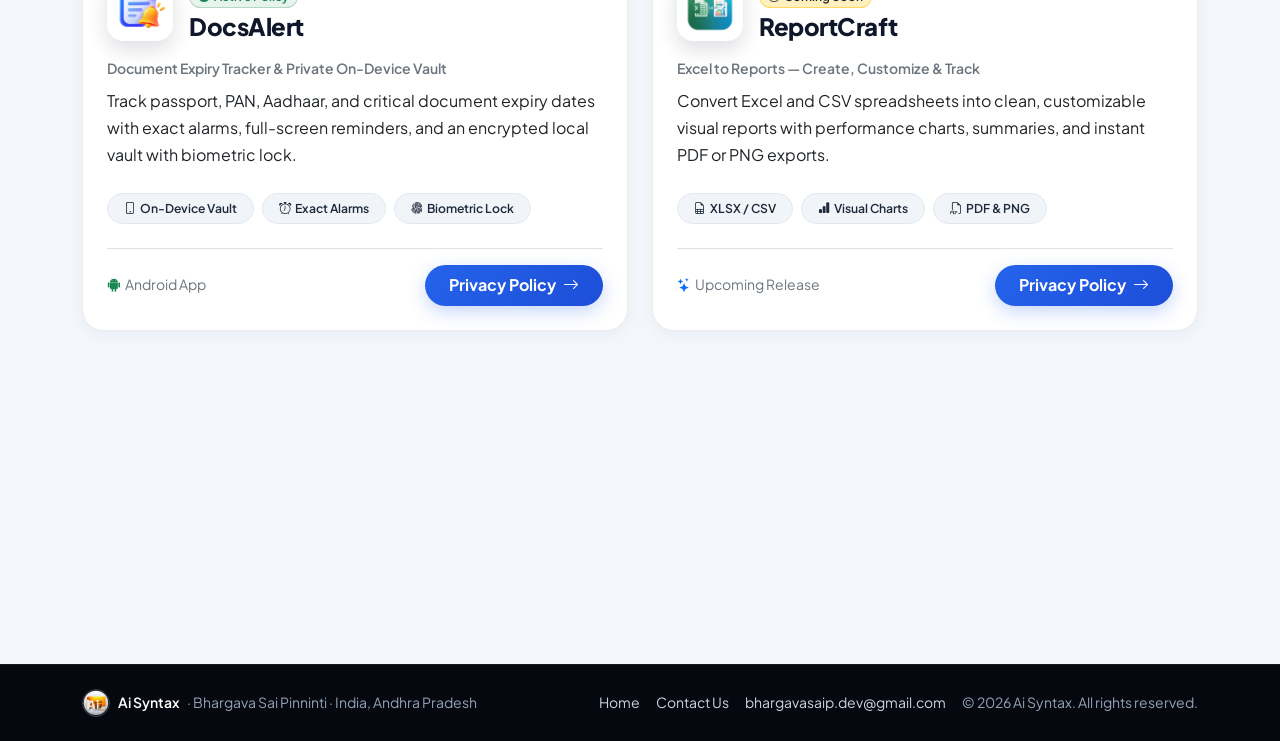
==== commit a6c726d1: "Upgrade to studio-grade UI with collapsible scroll banners, scrollspy TOC, and animations" ====
--- a/index.html
+++ b/index.html
@@ -3,25 +3,35 @@
 <head>
     <meta charset="UTF-8">
     <meta name="viewport" content="width=device-width, initial-scale=1.0">
-    <title>Ai Syntax - Official Developer Site</title>
+    <title>Ai Syntax - Official Developer Studio</title>
+    <meta name="description" content="Official developer website for Ai Syntax by Bhargava Sai Pinninti. Explore DocsAlert, ReportCraft, and transparent privacy policies.">
     <link rel="icon" type="image/png" href="assets/index/ai-syntax-logo.png">
     <link href="https://cdn.jsdelivr.net/npm/bootstrap@5.3.3/dist/css/bootstrap.min.css" rel="stylesheet">
+    <link href="https://cdn.jsdelivr.net/npm/bootstrap-icons@1.11.3/font/bootstrap-icons.min.css" rel="stylesheet">
     <link href="https://fonts.googleapis.com/css2?family=Plus+Jakarta+Sans:wght@400;500;600;700;800&display=swap" rel="stylesheet">
     <link rel="stylesheet" href="assets/css/site.css">
 </head>
 <body class="d-flex flex-column min-vh-100">
 
-    <nav class="navbar navbar-expand-sm navbar-dark site-navbar sticky-top py-2">
+    <div class="scroll-progress" aria-hidden="true"></div>
+
+    <nav class="navbar navbar-expand-md navbar-dark site-navbar sticky-top py-2">
         <div class="container">
-            <a class="navbar-brand d-flex align-items-center gap-2 fw-bold" href="index.html">
-                <img src="assets/index/ai-syntax-logo.png" alt="Ai Syntax Logo" class="brand-logo">
-                <span>Ai Syntax</span>
-            </a>
-            <button class="navbar-toggler" type="button" data-bs-toggle="collapse" data-bs-target="#mainNav" aria-controls="mainNav" aria-expanded="false" aria-label="Toggle navigation">
+            <div class="d-flex align-items-center gap-2">
+                <a class="navbar-brand d-flex align-items-center gap-2 fw-bold me-1" href="index.html">
+                    <img src="assets/index/ai-syntax-logo.png" alt="Ai Syntax Logo" class="brand-logo">
+                    <span>Ai Syntax</span>
+                </a>
+                <span class="nav-context-pill d-none d-sm-inline-flex">
+                    <img src="assets/index/ai-syntax-logo.png" alt="" class="rounded-circle">
+                    <span>Developer Studio</span>
+                </span>
+            </div>
+            <button class="navbar-toggler border-0" type="button" data-bs-toggle="collapse" data-bs-target="#mainNav" aria-controls="mainNav" aria-expanded="false" aria-label="Toggle navigation">
                 <span class="navbar-toggler-icon"></span>
             </button>
             <div class="collapse navbar-collapse" id="mainNav">
-                <ul class="navbar-nav ms-auto gap-sm-2">
+                <ul class="navbar-nav ms-auto gap-md-1 mt-2 mt-md-0">
                     <li class="nav-item">
                         <a class="nav-link active" aria-current="page" href="index.html">Home</a>
                     </li>
@@ -36,92 +46,182 @@
         </div>
     </nav>
 
-    <header class="page-hero py-4 py-md-5 px-3">
+    <header class="hero-shell py-4 py-md-5 px-3" data-auto-collapse="false">
         <div class="container">
-            <div class="cover-frame mb-4">
-                <img src="assets/index/cover-photo.png" alt="Ai Syntax - Learn. Build. Grow. Cover Banner">
-            </div>
-            <div class="text-center mx-auto" style="max-width: 720px;">
-                <span class="badge rounded-pill text-bg-warning text-dark fw-bold px-3 py-2 mb-3">Official Developer Website</span>
-                <h1 class="h3 fw-bold mb-2">Building Privacy-First Mobile &amp; Productivity Apps</h1>
-                <p class="text-light opacity-75 mb-4">
-                    Developed by <strong>Bhargava Sai Pinninti</strong> under <strong>Ai Syntax</strong>. Explore our published applications and read transparent, plain-language privacy policies.
+            <div class="d-flex justify-content-between align-items-center mb-3">
+                <span class="studio-pill">
+                    <i class="bi bi-stars"></i>
+                    <span>Official Developer Studio</span>
+                </span>
+                <button type="button" id="bannerToggleBtn" class="banner-toggle-btn" aria-expanded="true">
+                    <i class="bi bi-chevron-up"></i>
+                    <span id="bannerToggleLabel">Collapse Banner</span>
+                </button>
+            </div>
+
+            <div class="hero-collapsible mb-4">
+                <div class="hero-collapsible-inner">
+                    <div class="cover-frame">
+                        <img src="assets/index/cover-photo.png" alt="Ai Syntax - Learn. Build. Grow. Cover Banner">
+                    </div>
+                </div>
+            </div>
+
+            <div class="text-center mx-auto" style="max-width: 760px;">
+                <h1 class="display-6 hero-title mb-3">Building Privacy-First Mobile &amp; Productivity Apps</h1>
+                <p class="lead text-light opacity-75 fs-6 fs-md-5 mb-4">
+                    Crafted by <strong>Bhargava Sai Pinninti</strong> under <strong>Ai Syntax</strong>. Every application is engineered with local-first reliability, modern design, and clear privacy standards.
                 </p>
-                <div class="d-flex flex-wrap justify-content-center gap-2">
-                    <a href="#apps" class="btn btn-brand rounded-pill px-4 py-2">Explore Apps</a>
-                    <a href="contact.html" class="btn btn-outline-light rounded-pill px-4 py-2 fw-semibold">Contact Us</a>
+                <div class="d-flex flex-wrap justify-content-center gap-3">
+                    <a href="#apps" class="btn btn-brand rounded-pill px-4 py-2">
+                        <i class="bi bi-grid-fill me-2"></i>Explore Published Apps
+                    </a>
+                    <a href="contact.html" class="btn btn-outline-light rounded-pill px-4 py-2 fw-semibold">
+                        <i class="bi bi-envelope me-2"></i>Contact Studio
+                    </a>
                 </div>
             </div>
         </div>
     </header>
 
-    <main id="apps" class="container my-5 flex-grow-1">
-        <div class="mb-4">
-            <h2 class="h3 section-title mb-1">Our Published Apps</h2>
-            <p class="text-secondary mb-0">Select an application below to view its details and privacy policy.</p>
-        </div>
-
-        <div class="row row-cols-1 row-cols-lg-2 g-4">
-            <!-- DocsAlert -->
-            <div class="col">
-                <article class="card app-card h-100 d-flex flex-column">
-                    <img src="assets/docsalert/feature-graphic.png" alt="DocsAlert Feature Graphic" class="app-feature-banner">
-                    <div class="card-body p-4 d-flex flex-column flex-grow-1">
-                        <div class="d-flex align-items-center gap-3 mb-3">
-                            <img src="assets/docsalert/logo.png" alt="DocsAlert App Icon" class="app-icon">
-                            <div>
-                                <h3 class="h4 app-title mb-0">DocsAlert</h3>
-                                <p class="text-secondary small mb-0">Document Expiry Tracker &amp; Private On-Device Vault</p>
-                            </div>
-                        </div>
-                        <p class="mb-3 flex-grow-1">
-                            Track passport, PAN, Aadhaar, and essential document expiry dates with exact alarms, full-screen reminders, and an isolated on-device vault with biometric lock.
+    <main class="flex-grow-1">
+        <!-- Studio Pillars -->
+        <section class="container my-5" data-reveal>
+            <div class="row g-4">
+                <div class="col-md-4">
+                    <div class="bento-tile">
+                        <div class="bento-icon bento-icon--blue">
+                            <i class="bi bi-shield-lock-fill"></i>
+                        </div>
+                        <h2 class="h5 fw-bold mb-2">Privacy-First Architecture</h2>
+                        <p class="text-secondary small mb-0">
+                            Designed so your sensitive files, documents, and preferences stay securely under your control on your device.
                         </p>
-                        <div class="d-flex flex-wrap gap-2 mb-4">
-                            <span class="badge rounded-pill feature-badge px-3 py-2">100% On-Device Storage</span>
-                            <span class="badge rounded-pill feature-badge px-3 py-2">Expiry Alarms</span>
-                            <span class="badge rounded-pill feature-badge px-3 py-2">Biometric Lock</span>
-                        </div>
-                        <div class="d-flex align-items-center justify-content-between pt-3 border-top">
-                            <span class="small text-success fw-semibold">Privacy Policy Active</span>
-                            <a href="privacy/docsalert.html" class="btn btn-brand rounded-pill px-4 py-2">
-                                Privacy Policy
-                            </a>
-                        </div>
-                    </div>
-                </article>
-            </div>
-
-            <!-- ReportCraft -->
-            <div class="col">
-                <article class="card app-card h-100 d-flex flex-column">
-                    <img src="assets/reportcraft/feature-graphic.png" alt="ReportCraft Feature Graphic" class="app-feature-banner">
-                    <div class="card-body p-4 d-flex flex-column flex-grow-1">
-                        <div class="d-flex align-items-center gap-3 mb-3">
-                            <img src="assets/reportcraft/logo.png" alt="ReportCraft App Icon" class="app-icon">
-                            <div>
-                                <h3 class="h4 app-title mb-0">ReportCraft</h3>
-                                <p class="text-secondary small mb-0">Excel to Reports &mdash; Create, Customize &amp; Track</p>
-                            </div>
-                        </div>
-                        <p class="mb-3 flex-grow-1">
-                            Convert Excel and CSV spreadsheets into clean, customizable visual reports with charts, grade summaries, and instant PDF or PNG exports.
+                    </div>
+                </div>
+                <div class="col-md-4">
+                    <div class="bento-tile">
+                        <div class="bento-icon bento-icon--amber">
+                            <i class="bi bi-lightning-charge-fill"></i>
+                        </div>
+                        <h2 class="h5 fw-bold mb-2">Focused Daily Utility</h2>
+                        <p class="text-secondary small mb-0">
+                            Fast, distraction-free mobile tools built to automate reminders, organize records, and simplify reporting workflows.
                         </p>
-                        <div class="d-flex flex-wrap gap-2 mb-4">
-                            <span class="badge rounded-pill feature-badge px-3 py-2">XLSX / CSV Import</span>
-                            <span class="badge rounded-pill feature-badge px-3 py-2">Custom Templates</span>
-                            <span class="badge rounded-pill feature-badge px-3 py-2">PDF &amp; PNG Export</span>
-                        </div>
-                        <div class="d-flex align-items-center justify-content-between pt-3 border-top">
-                            <span class="small text-secondary fw-semibold">Coming Soon</span>
-                            <a href="privacy/reportcraft.html" class="btn btn-brand rounded-pill px-4 py-2">
-                                Privacy Policy
-                            </a>
-                        </div>
-                    </div>
-                </article>
-            </div>
-        </div>
+                    </div>
+                </div>
+                <div class="col-md-4">
+                    <div class="bento-tile">
+                        <div class="bento-icon bento-icon--emerald">
+                            <i class="bi bi-file-earmark-check-fill"></i>
+                        </div>
+                        <h2 class="h5 fw-bold mb-2">Transparent Documentation</h2>
+                        <p class="text-secondary small mb-0">
+                            Plain-language privacy policies and direct developer support channels for every app published by Ai Syntax.
+                        </p>
+                    </div>
+                </div>
+            </div>
+        </section>
+
+        <!-- Apps Showcase -->
+        <section id="apps" class="container my-5 pt-2">
+            <div class="d-flex flex-column flex-md-row align-items-md-end justify-content-between mb-4 gap-2" data-reveal>
+                <div>
+                    <span class="text-primary fw-bold text-uppercase small">Portfolio</span>
+                    <h2 class="h2 section-title mb-1">Published Applications</h2>
+                    <p class="text-secondary mb-0">Explore each product and review its dedicated privacy policy.</p>
+                </div>
+            </div>
+
+            <div class="row row-cols-1 row-cols-lg-2 g-4">
+                <!-- DocsAlert -->
+                <div class="col" data-reveal>
+                    <article class="card app-card h-100 d-flex flex-column">
+                        <div class="app-banner-wrap">
+                            <img src="assets/docsalert/feature-graphic.png" alt="DocsAlert Feature Graphic" class="app-feature-banner">
+                        </div>
+                        <div class="card-body p-4 d-flex flex-column flex-grow-1">
+                            <div class="d-flex align-items-end gap-3 mb-3">
+                                <img src="assets/docsalert/logo.png" alt="DocsAlert App Icon" class="app-icon-float">
+                                <div>
+                                    <span class="badge rounded-pill text-bg-success bg-opacity-10 text-success border border-success border-opacity-25 fw-semibold mb-1">
+                                        <i class="bi bi-check-circle-fill me-1"></i>Active Policy
+                                    </span>
+                                    <h3 class="h4 app-title mb-0">DocsAlert</h3>
+                                </div>
+                            </div>
+                            <p class="text-secondary small fw-semibold mb-2">Document Expiry Tracker &amp; Private On-Device Vault</p>
+                            <p class="mb-4 flex-grow-1">
+                                Track passport, PAN, Aadhaar, and critical document expiry dates with exact alarms, full-screen reminders, and an encrypted local vault with biometric lock.
+                            </p>
+                            <div class="d-flex flex-wrap gap-2 mb-4">
+                                <span class="badge rounded-pill feature-badge px-3 py-2"><i class="bi bi-phone me-1"></i>On-Device Vault</span>
+                                <span class="badge rounded-pill feature-badge px-3 py-2"><i class="bi bi-alarm me-1"></i>Exact Alarms</span>
+                                <span class="badge rounded-pill feature-badge px-3 py-2"><i class="bi bi-fingerprint me-1"></i>Biometric Lock</span>
+                            </div>
+                            <div class="d-flex align-items-center justify-content-between pt-3 border-top">
+                                <span class="small text-secondary"><i class="bi bi-android2 me-1 text-success"></i>Android App</span>
+                                <a href="privacy/docsalert.html" class="btn btn-brand rounded-pill px-4 py-2">
+                                    Privacy Policy <i class="bi bi-arrow-right ms-1"></i>
+                                </a>
+                            </div>
+                        </div>
+                    </article>
+                </div>
+
+                <!-- ReportCraft -->
+                <div class="col" data-reveal>
+                    <article class="card app-card h-100 d-flex flex-column">
+                        <div class="app-banner-wrap">
+                            <img src="assets/reportcraft/feature-graphic.png" alt="ReportCraft Feature Graphic" class="app-feature-banner">
+                        </div>
+                        <div class="card-body p-4 d-flex flex-column flex-grow-1">
+                            <div class="d-flex align-items-end gap-3 mb-3">
+                                <img src="assets/reportcraft/logo.png" alt="ReportCraft App Icon" class="app-icon-float">
+                                <div>
+                                    <span class="badge rounded-pill text-bg-warning bg-opacity-25 text-dark border border-warning border-opacity-50 fw-semibold mb-1">
+                                        <i class="bi bi-clock-history me-1"></i>Coming Soon
+                                    </span>
+                                    <h3 class="h4 app-title mb-0">ReportCraft</h3>
+                                </div>
+                            </div>
+                            <p class="text-secondary small fw-semibold mb-2">Excel to Reports &mdash; Create, Customize &amp; Track</p>
+                            <p class="mb-4 flex-grow-1">
+                                Convert Excel and CSV spreadsheets into clean, customizable visual reports with performance charts, summaries, and instant PDF or PNG exports.
+                            </p>
+                            <div class="d-flex flex-wrap gap-2 mb-4">
+                                <span class="badge rounded-pill feature-badge px-3 py-2"><i class="bi bi-file-earmark-spreadsheet me-1"></i>XLSX / CSV</span>
+                                <span class="badge rounded-pill feature-badge px-3 py-2"><i class="bi bi-bar-chart-fill me-1"></i>Visual Charts</span>
+                                <span class="badge rounded-pill feature-badge px-3 py-2"><i class="bi bi-filetype-pdf me-1"></i>PDF &amp; PNG</span>
+                            </div>
+                            <div class="d-flex align-items-center justify-content-between pt-3 border-top">
+                                <span class="small text-secondary"><i class="bi bi-stars me-1 text-primary"></i>Upcoming Release</span>
+                                <a href="privacy/reportcraft.html" class="btn btn-brand rounded-pill px-4 py-2">
+                                    Privacy Policy <i class="bi bi-arrow-right ms-1"></i>
+                                </a>
+                            </div>
+                        </div>
+                    </article>
+                </div>
+            </div>
+        </section>
+
+        <!-- Studio Contact CTA -->
+        <section class="container my-5" data-reveal>
+            <div class="cta-panel p-4 p-md-5 d-flex flex-column flex-md-row align-items-md-center justify-content-between gap-4">
+                <div>
+                    <span class="studio-pill mb-2"><i class="bi bi-chat-dots-fill"></i>Direct Support</span>
+                    <h2 class="h3 fw-bold text-white mb-2">Need help or have a privacy question?</h2>
+                    <p class="text-light opacity-75 mb-0">
+                        Reach out directly to Ai Syntax &ndash; Bhargava Sai Pinninti for app support, feedback, or compliance inquiries.
+                    </p>
+                </div>
+                <a href="contact.html" class="btn btn-light rounded-pill px-4 py-2 fw-bold text-nowrap">
+                    <i class="bi bi-envelope-paper me-2"></i>Go to Contact Us
+                </a>
+            </div>
+        </section>
     </main>
 
     <footer class="site-footer py-4">
@@ -140,6 +240,11 @@
         </div>
     </footer>
 
+    <button type="button" id="backToTop" class="back-to-top" aria-label="Back to top">
+        <i class="bi bi-arrow-up"></i>
+    </button>
+
     <script src="https://cdn.jsdelivr.net/npm/bootstrap@5.3.3/dist/js/bootstrap.bundle.min.js"></script>
+    <script src="assets/js/site.js"></script>
 </body>
 </html>
--- a/assets/css/site.css
+++ b/assets/css/site.css
@@ -1,28 +1,60 @@
 :root {
     --brand-primary: #2563eb;
+    --brand-primary-light: #3b82f6;
     --brand-primary-hover: #1d4ed8;
     --brand-amber: #f59e0b;
-    --surface-dark: #07090d;
-    --surface-dark-elevated: #141c2e;
-    --bg-page: #f4f6fb;
+    --brand-emerald: #10b981;
+    --surface-dark: #06080f;
+    --surface-dark-2: #0c1220;
+    --surface-dark-3: #131c31;
+    --bg-page: #f3f6fb;
     --surface-card: #ffffff;
     --text-heading: #0f172a;
     --text-body: #334155;
     --text-muted: #64748b;
-    --border-subtle: #e2e8f0;
+    --border-subtle: rgba(15, 23, 42, 0.08);
+    --shadow-sm: 0 4px 16px rgba(15, 23, 42, 0.04);
+    --shadow-md: 0 12px 32px -4px rgba(15, 23, 42, 0.08);
+    --shadow-lg: 0 24px 48px -12px rgba(15, 23, 42, 0.14);
+}
+
+html {
+    scroll-behavior: smooth;
 }
 
 body {
-    font-family: 'Plus Jakarta Sans', sans-serif;
+    font-family: 'Plus Jakarta Sans', -apple-system, BlinkMacSystemFont, 'Segoe UI', sans-serif;
     background-color: var(--bg-page);
     color: var(--text-body);
-    line-height: 1.65;
-}
-
-/* Navbar */
+    line-height: 1.68;
+    -webkit-font-smoothing: antialiased;
+}
+
+/* Scroll Progress Indicator */
+.scroll-progress {
+    position: fixed;
+    top: 0;
+    left: 0;
+    height: 3px;
+    width: 0%;
+    background: linear-gradient(90deg, var(--brand-amber), var(--brand-primary-light), var(--brand-emerald));
+    z-index: 1080;
+    transition: width 0.08s linear;
+}
+
+/* Glassmorphic Sticky Navbar */
 .site-navbar {
-    background-color: var(--surface-dark);
+    background-color: rgba(6, 8, 15, 0.88);
+    backdrop-filter: blur(16px);
+    -webkit-backdrop-filter: blur(16px);
     border-bottom: 1px solid rgba(255, 255, 255, 0.08);
+    transition: background-color 0.25s ease, box-shadow 0.25s ease, padding 0.25s ease;
+    z-index: 1050;
+}
+
+.site-navbar.is-scrolled {
+    background-color: rgba(6, 8, 15, 0.94);
+    box-shadow: 0 10px 30px rgba(0, 0, 0, 0.35);
 }
 
 .brand-logo {
@@ -30,7 +62,12 @@
     height: 38px;
     object-fit: cover;
     border-radius: 50%;
-    border: 1px solid rgba(255, 255, 255, 0.22);
+    border: 1.5px solid rgba(255, 255, 255, 0.22);
+    transition: transform 0.2s ease;
+}
+
+.navbar-brand:hover .brand-logo {
+    transform: scale(1.06);
 }
 
 .brand-logo-sm {
@@ -42,38 +79,96 @@
 }
 
 .site-navbar .nav-link {
-    color: rgba(255, 255, 255, 0.78);
+    color: rgba(255, 255, 255, 0.76);
     font-weight: 600;
-    transition: color 0.15s ease;
+    font-size: 0.925rem;
+    padding: 0.45rem 0.9rem;
+    border-radius: 999px;
+    transition: color 0.15s ease, background-color 0.15s ease;
 }
 
 .site-navbar .nav-link:hover,
 .site-navbar .nav-link.active {
     color: #ffffff;
-}
-
-/* Shared Dark Page Header / Hero */
-.page-hero {
-    background: radial-gradient(circle at top center, var(--surface-dark-elevated) 0%, var(--surface-dark) 80%);
+    background-color: rgba(255, 255, 255, 0.08);
+}
+
+/* Sticky Scroll Context Bar (appears inside header when banner collapses) */
+.nav-context-pill {
+    display: inline-flex;
+    align-items: center;
+    gap: 0.5rem;
+    padding: 0.28rem 0.75rem 0.28rem 0.35rem;
+    border-radius: 999px;
+    background: rgba(255, 255, 255, 0.07);
+    border: 1px solid rgba(255, 255, 255, 0.12);
+    color: #f8fafc;
+    font-size: 0.8rem;
+    font-weight: 600;
+    opacity: 0;
+    transform: translateY(-6px);
+    pointer-events: none;
+    transition: opacity 0.25s ease, transform 0.25s ease;
+}
+
+.site-navbar.is-scrolled .nav-context-pill {
+    opacity: 1;
+    transform: translateY(0);
+    pointer-events: auto;
+}
+
+.nav-context-pill img {
+    width: 22px;
+    height: 22px;
+    border-radius: 6px;
+    object-fit: cover;
+}
+
+/* Collapsible Premium Hero Banner */
+.hero-shell {
+    position: relative;
+    background:
+        radial-gradient(ellipse 80% 60% at 50% 0%, rgba(37, 99, 235, 0.22), transparent 70%),
+        radial-gradient(ellipse 60% 50% at 85% 20%, rgba(245, 158, 11, 0.12), transparent 65%),
+        linear-gradient(180deg, var(--surface-dark) 0%, var(--surface-dark-2) 100%);
     color: #ffffff;
     border-bottom: 1px solid rgba(255, 255, 255, 0.08);
-}
-
-.page-hero--with-overlap {
-    padding: 2.5rem 1rem 4.5rem;
+    overflow: hidden;
+}
+
+.hero-collapsible {
+    display: grid;
+    grid-template-rows: 1fr;
+    transition: grid-template-rows 0.45s cubic-bezier(0.22, 1, 0.36, 1), opacity 0.35s ease, margin 0.35s ease;
+}
+
+.hero-collapsible-inner {
+    overflow: hidden;
+}
+
+.hero-shell.is-banner-collapsed .hero-collapsible {
+    grid-template-rows: 0fr;
+    opacity: 0;
+    margin-bottom: 0 !important;
+}
+
+.hero-shell.is-scroll-compressed .cover-frame {
+    transform: scale(0.975);
+    opacity: 0.88;
 }
 
 .cover-frame {
-    max-width: 1140px;
+    max-width: 1120px;
     margin: 0 auto;
     border-radius: 1.25rem;
     overflow: hidden;
     border: 1px solid rgba(255, 255, 255, 0.14);
-    box-shadow: 0 24px 48px rgba(0, 0, 0, 0.45);
+    box-shadow: 0 28px 60px rgba(0, 0, 0, 0.55);
+    transition: transform 0.35s ease, opacity 0.35s ease;
 }
 
 .cover-frame--compact {
-    max-width: 840px;
+    max-width: 900px;
 }
 
 .cover-frame img {
@@ -82,133 +177,359 @@
     display: block;
 }
 
-/* Main Content Layout */
-.overlap-container {
-    max-width: 840px;
-    margin-top: -2.25rem;
-}
-
-.narrow-container {
-    max-width: 840px;
-}
-
-.content-card {
-    background-color: var(--surface-card);
+.banner-toggle-btn {
+    display: inline-flex;
+    align-items: center;
+    gap: 0.4rem;
+    font-size: 0.78rem;
+    font-weight: 600;
+    color: rgba(255, 255, 255, 0.82);
+    background: rgba(255, 255, 255, 0.08);
+    border: 1px solid rgba(255, 255, 255, 0.14);
+    border-radius: 999px;
+    padding: 0.32rem 0.85rem;
+    cursor: pointer;
+    transition: background-color 0.2s ease, color 0.2s ease;
+}
+
+.banner-toggle-btn:hover {
+    background: rgba(255, 255, 255, 0.16);
+    color: #ffffff;
+}
+
+.banner-toggle-btn i {
+    transition: transform 0.3s ease;
+}
+
+.hero-shell.is-banner-collapsed .banner-toggle-btn i {
+    transform: rotate(180deg);
+}
+
+/* Hero Badges & Typography */
+.studio-pill {
+    display: inline-flex;
+    align-items: center;
+    gap: 0.45rem;
+    padding: 0.38rem 0.9rem;
+    border-radius: 999px;
+    background: rgba(245, 158, 11, 0.14);
+    border: 1px solid rgba(245, 158, 11, 0.35);
+    color: #fbbf24;
+    font-size: 0.8rem;
+    font-weight: 700;
+    letter-spacing: 0.02em;
+}
+
+.hero-title {
+    font-weight: 800;
+    letter-spacing: -0.03em;
+}
+
+/* App Icon in Hero */
+.app-icon-hero {
+    width: 72px;
+    height: 72px;
+    object-fit: cover;
+    border-radius: 18px;
+    background: #ffffff;
+    padding: 4px;
+    box-shadow: 0 12px 28px rgba(0, 0, 0, 0.35);
+    flex-shrink: 0;
+}
+
+/* Bento Feature Strip */
+.bento-tile {
+    background: var(--surface-card);
     border: 1px solid var(--border-subtle);
-    border-radius: 1.25rem;
-    box-shadow: 0 12px 30px -5px rgba(15, 23, 42, 0.07);
-}
-
-/* App Showcase Cards */
+    border-radius: 1.15rem;
+    padding: 1.5rem;
+    box-shadow: var(--shadow-sm);
+    height: 100%;
+    transition: transform 0.2s ease, box-shadow 0.2s ease;
+}
+
+.bento-tile:hover {
+    transform: translateY(-3px);
+    box-shadow: var(--shadow-md);
+}
+
+.bento-icon {
+    width: 44px;
+    height: 44px;
+    border-radius: 12px;
+    display: inline-flex;
+    align-items: center;
+    justify-content: center;
+    font-size: 1.25rem;
+    margin-bottom: 1rem;
+}
+
+.bento-icon--blue {
+    background: #eff6ff;
+    color: #2563eb;
+}
+
+.bento-icon--amber {
+    background: #fffbeb;
+    color: #d97706;
+}
+
+.bento-icon--emerald {
+    background: #ecfdf5;
+    color: #059669;
+}
+
+/* Editorial App Cards */
 .app-card {
     background-color: var(--surface-card);
     border: 1px solid var(--border-subtle);
-    border-radius: 1.25rem;
+    border-radius: 1.35rem;
     overflow: hidden;
-    box-shadow: 0 8px 24px rgba(15, 23, 42, 0.05);
-    transition: transform 0.2s ease, box-shadow 0.2s ease;
+    box-shadow: var(--shadow-sm);
+    transition: transform 0.25s cubic-bezier(0.22, 1, 0.36, 1), box-shadow 0.25s ease;
 }
 
 .app-card:hover {
-    transform: translateY(-4px);
-    box-shadow: 0 18px 36px rgba(15, 23, 42, 0.1);
+    transform: translateY(-6px);
+    box-shadow: var(--shadow-lg);
+}
+
+.app-banner-wrap {
+    overflow: hidden;
+    border-bottom: 1px solid var(--border-subtle);
+    background: #0c1220;
 }
 
 .app-feature-banner {
     width: 100%;
     aspect-ratio: 1024 / 500;
     object-fit: cover;
-    border-bottom: 1px solid var(--border-subtle);
-}
-
-.app-icon {
-    width: 60px;
-    height: 60px;
-    object-fit: cover;
-    border-radius: 14px;
-    border: 1px solid var(--border-subtle);
-    box-shadow: 0 4px 10px rgba(15, 23, 42, 0.08);
-    flex-shrink: 0;
-}
-
-.app-icon-hero {
-    width: 68px;
-    height: 68px;
+    display: block;
+    transition: transform 0.45s cubic-bezier(0.22, 1, 0.36, 1);
+}
+
+.app-card:hover .app-feature-banner {
+    transform: scale(1.03);
+}
+
+.app-icon-float {
+    width: 66px;
+    height: 66px;
     object-fit: cover;
     border-radius: 16px;
     background: #ffffff;
-    padding: 4px;
-    box-shadow: 0 8px 20px rgba(0, 0, 0, 0.28);
-    flex-shrink: 0;
-}
-
-/* Typography & Badges */
+    border: 3px solid #ffffff;
+    box-shadow: 0 8px 20px rgba(15, 23, 42, 0.14);
+    margin-top: -2.4rem;
+    position: relative;
+    z-index: 2;
+}
+
 .section-title,
 .app-title,
 .policy-title,
 .content-card h2,
 .content-card h3 {
     color: var(--text-heading);
-    font-weight: 700;
-}
-
-.section-title {
     font-weight: 800;
     letter-spacing: -0.02em;
 }
 
+.feature-badge {
+    background-color: #f1f5f9;
+    color: #1e293b;
+    border: 1px solid #e2e8f0;
+    font-weight: 600;
+    font-size: 0.76rem;
+}
+
+/* Content Cards & Policy Layout */
+.content-card {
+    background-color: var(--surface-card);
+    border: 1px solid var(--border-subtle);
+    border-radius: 1.35rem;
+    box-shadow: var(--shadow-md);
+}
+
+.policy-section {
+    scroll-margin-top: 5.5rem;
+    padding-top: 1.5rem;
+    margin-top: 1.5rem;
+    border-top: 1px solid var(--border-subtle);
+}
+
+.policy-section:first-of-type {
+    border-top: 0;
+    padding-top: 0;
+    margin-top: 0;
+}
+
+.policy-section-badge {
+    width: 34px;
+    height: 34px;
+    border-radius: 10px;
+    background: #eff6ff;
+    color: var(--brand-primary);
+    display: inline-flex;
+    align-items: center;
+    justify-content: center;
+    font-weight: 800;
+    font-size: 0.9rem;
+    flex-shrink: 0;
+}
+
 .content-card h2 {
-    font-size: 1.25rem;
-    margin-top: 2rem;
+    font-size: 1.2rem;
+    margin: 0;
 }
 
 .content-card h3 {
-    font-size: 1.05rem;
+    font-size: 1.02rem;
+    font-weight: 700;
     margin-top: 1.25rem;
 }
 
-.feature-badge {
+/* Sticky Table of Contents */
+.toc-card {
+    position: sticky;
+    top: 5.25rem;
+    background: var(--surface-card);
+    border: 1px solid var(--border-subtle);
+    border-radius: 1.25rem;
+    padding: 1.25rem;
+    box-shadow: var(--shadow-sm);
+}
+
+.toc-link {
+    display: flex;
+    align-items: center;
+    gap: 0.55rem;
+    padding: 0.48rem 0.75rem;
+    border-radius: 0.65rem;
+    color: var(--text-body);
+    text-decoration: none;
+    font-size: 0.875rem;
+    font-weight: 600;
+    transition: background-color 0.15s ease, color 0.15s ease;
+}
+
+.toc-link:hover,
+.toc-link.is-active {
     background-color: #eff6ff;
-    color: #1d4ed8;
-    border: 1px solid #dbeafe;
+    color: var(--brand-primary);
+}
+
+/* Code & Permissions */
+code {
+    color: #1e40af;
+    background-color: #eff6ff;
+    padding: 0.16rem 0.45rem;
+    border-radius: 0.4rem;
+    font-size: 0.85em;
     font-weight: 600;
-    font-size: 0.75rem;
+}
+
+li {
+    margin-bottom: 0.5rem;
 }
 
 .back-link {
     color: var(--brand-primary);
     font-weight: 700;
     text-decoration: none;
+    display: inline-flex;
+    align-items: center;
+    gap: 0.4rem;
 }
 
 .back-link:hover {
     text-decoration: underline;
 }
 
-code {
-    color: #1e40af;
-    background-color: #eff6ff;
-    padding: 0.15rem 0.4rem;
-    border-radius: 0.35rem;
-    font-size: 0.875em;
-}
-
-li {
-    margin-bottom: 0.5rem;
-}
-
 /* Buttons */
 .btn-brand {
-    background-color: var(--brand-primary);
-    border-color: var(--brand-primary);
+    background: linear-gradient(135deg, var(--brand-primary), #1d4ed8);
+    border: 0;
     color: #ffffff;
     font-weight: 700;
+    box-shadow: 0 6px 18px rgba(37, 99, 235, 0.25);
+    transition: transform 0.15s ease, box-shadow 0.15s ease, filter 0.15s ease;
 }
 
 .btn-brand:hover {
-    background-color: var(--brand-primary-hover);
-    border-color: var(--brand-primary-hover);
-    color: #ffffff;
+    color: #ffffff;
+    filter: brightness(1.06);
+    transform: translateY(-1px);
+    box-shadow: 0 10px 24px rgba(37, 99, 235, 0.34);
+}
+
+/* CTA Banner */
+.cta-panel {
+    background: linear-gradient(135deg, var(--surface-dark) 0%, var(--surface-dark-3) 100%);
+    border-radius: 1.5rem;
+    color: #ffffff;
+    border: 1px solid rgba(255, 255, 255, 0.08);
+    box-shadow: var(--shadow-lg);
+}
+
+/* Floating Back-to-Top */
+.back-to-top {
+    position: fixed;
+    right: 1.25rem;
+    bottom: 1.25rem;
+    width: 44px;
+    height: 44px;
+    border-radius: 50%;
+    background: var(--surface-dark);
+    color: #ffffff;
+    border: 1px solid rgba(255, 255, 255, 0.16);
+    box-shadow: 0 10px 25px rgba(0, 0, 0, 0.25);
+    display: inline-flex;
+    align-items: center;
+    justify-content: center;
+    opacity: 0;
+    transform: translateY(12px);
+    pointer-events: none;
+    transition: opacity 0.25s ease, transform 0.25s ease, background-color 0.2s ease;
+    z-index: 1040;
+}
+
+.back-to-top.is-visible {
+    opacity: 1;
+    transform: translateY(0);
+    pointer-events: auto;
+}
+
+.back-to-top:hover {
+    background: var(--brand-primary);
+}
+
+/* Scroll Reveal Animation */
+[data-reveal] {
+    opacity: 0;
+    transform: translateY(18px);
+    transition: opacity 0.55s cubic-bezier(0.22, 1, 0.36, 1), transform 0.55s cubic-bezier(0.22, 1, 0.36, 1);
+}
+
+[data-reveal].is-revealed {
+    opacity: 1;
+    transform: translateY(0);
+}
+
+@media (prefers-reduced-motion: reduce) {
+    html {
+        scroll-behavior: auto;
+    }
+    [data-reveal] {
+        opacity: 1;
+        transform: none;
+        transition: none;
+    }
+    .hero-collapsible,
+    .app-card,
+    .app-feature-banner {
+        transition: none;
+    }
 }
 
 /* Footer */
@@ -219,11 +540,11 @@
 }
 
 .site-footer a {
-    color: #e2e8f0;
+    color: #cbd5e1;
     text-decoration: none;
+    transition: color 0.15s ease;
 }
 
 .site-footer a:hover {
     color: #ffffff;
-    text-decoration: underline;
-}
+}
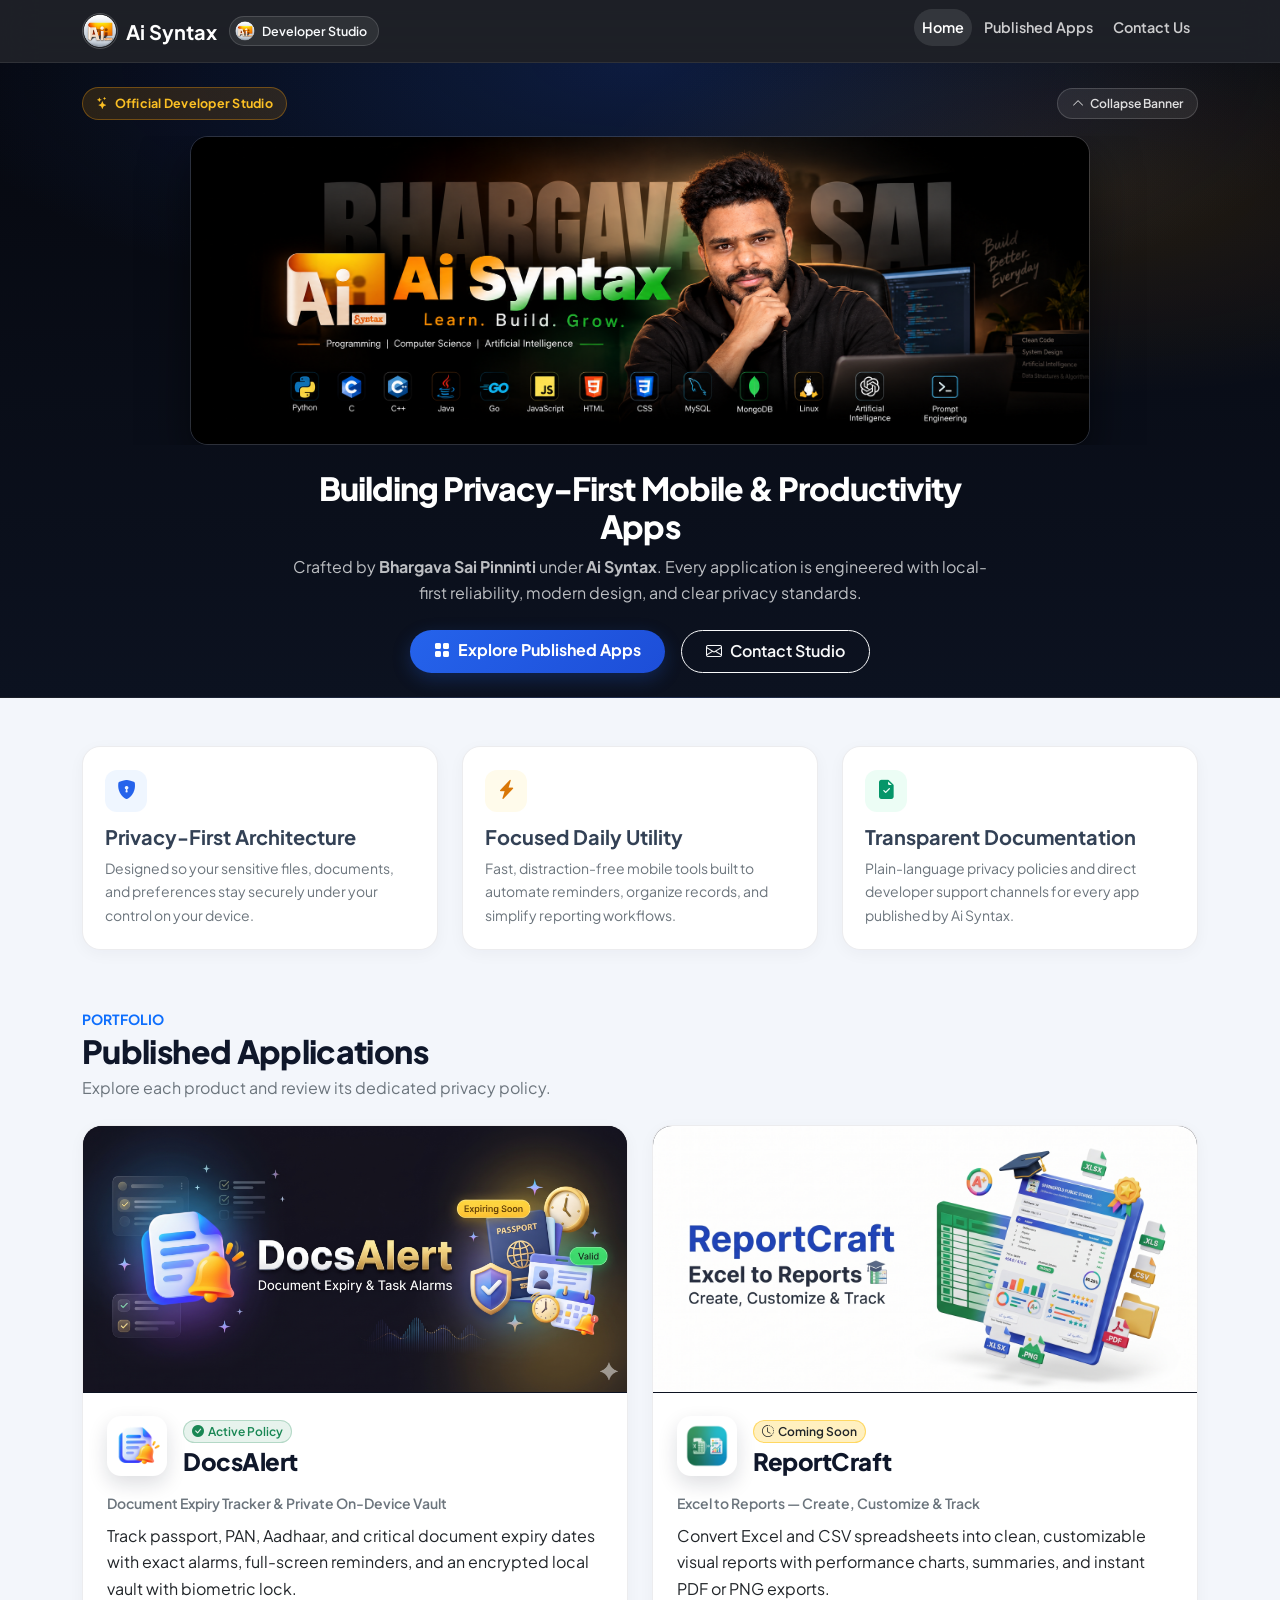
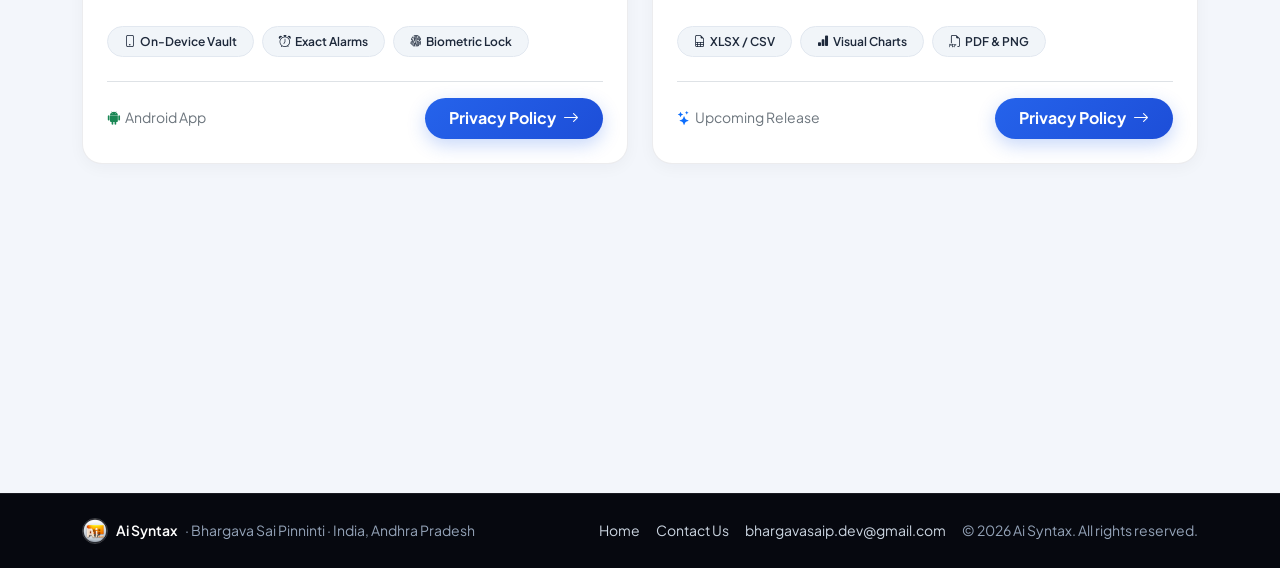
==== commit 6252f3dc: "Fix logo/header sizing, add .nojekyll and cache-busted CSS/JS, compact split heroes" ====
--- a/index.html
+++ b/index.html
@@ -9,7 +9,7 @@
     <link href="https://cdn.jsdelivr.net/npm/bootstrap@5.3.3/dist/css/bootstrap.min.css" rel="stylesheet">
     <link href="https://cdn.jsdelivr.net/npm/bootstrap-icons@1.11.3/font/bootstrap-icons.min.css" rel="stylesheet">
     <link href="https://fonts.googleapis.com/css2?family=Plus+Jakarta+Sans:wght@400;500;600;700;800&display=swap" rel="stylesheet">
-    <link rel="stylesheet" href="assets/css/site.css">
+    <link rel="stylesheet" href="assets/css/site.css?v=4">
 </head>
 <body class="d-flex flex-column min-vh-100">
 
@@ -19,11 +19,11 @@
         <div class="container">
             <div class="d-flex align-items-center gap-2">
                 <a class="navbar-brand d-flex align-items-center gap-2 fw-bold me-1" href="index.html">
-                    <img src="assets/index/ai-syntax-logo.png" alt="Ai Syntax Logo" class="brand-logo">
+                    <img src="assets/index/ai-syntax-logo.png" alt="Ai Syntax Logo" width="36" height="36" class="brand-logo">
                     <span>Ai Syntax</span>
                 </a>
                 <span class="nav-context-pill d-none d-sm-inline-flex">
-                    <img src="assets/index/ai-syntax-logo.png" alt="" class="rounded-circle">
+                    <img src="assets/index/ai-syntax-logo.png" alt="" width="20" height="20" class="rounded-circle">
                     <span>Developer Studio</span>
                 </span>
             </div>
@@ -46,7 +46,7 @@
         </div>
     </nav>
 
-    <header class="hero-shell py-4 py-md-5 px-3" data-auto-collapse="false">
+    <header class="hero-shell py-4 px-3" data-auto-collapse="false">
         <div class="container">
             <div class="d-flex justify-content-between align-items-center mb-3">
                 <span class="studio-pill">
@@ -62,14 +62,14 @@
             <div class="hero-collapsible mb-4">
                 <div class="hero-collapsible-inner">
                     <div class="cover-frame">
-                        <img src="assets/index/cover-photo.png" alt="Ai Syntax - Learn. Build. Grow. Cover Banner">
-                    </div>
-                </div>
-            </div>
-
-            <div class="text-center mx-auto" style="max-width: 760px;">
-                <h1 class="display-6 hero-title mb-3">Building Privacy-First Mobile &amp; Productivity Apps</h1>
-                <p class="lead text-light opacity-75 fs-6 fs-md-5 mb-4">
+                        <img src="assets/index/cover-photo.png" alt="Ai Syntax - Learn. Build. Grow. Cover Banner" width="2144" height="733" decoding="async">
+                    </div>
+                </div>
+            </div>
+
+            <div class="text-center mx-auto" style="max-width: 720px;">
+                <h1 class="h2 hero-title mb-2">Building Privacy-First Mobile &amp; Productivity Apps</h1>
+                <p class="text-light opacity-75 mb-4">
                     Crafted by <strong>Bhargava Sai Pinninti</strong> under <strong>Ai Syntax</strong>. Every application is engineered with local-first reliability, modern design, and clear privacy standards.
                 </p>
                 <div class="d-flex flex-wrap justify-content-center gap-3">
@@ -139,11 +139,11 @@
                 <div class="col" data-reveal>
                     <article class="card app-card h-100 d-flex flex-column">
                         <div class="app-banner-wrap">
-                            <img src="assets/docsalert/feature-graphic.png" alt="DocsAlert Feature Graphic" class="app-feature-banner">
+                            <img src="assets/docsalert/feature-graphic.png" alt="DocsAlert Feature Graphic" width="1024" height="500" class="app-feature-banner" decoding="async">
                         </div>
                         <div class="card-body p-4 d-flex flex-column flex-grow-1">
                             <div class="d-flex align-items-end gap-3 mb-3">
-                                <img src="assets/docsalert/logo.png" alt="DocsAlert App Icon" class="app-icon-float">
+                                <img src="assets/docsalert/logo.png" alt="DocsAlert App Icon" width="60" height="60" class="app-icon-float">
                                 <div>
                                     <span class="badge rounded-pill text-bg-success bg-opacity-10 text-success border border-success border-opacity-25 fw-semibold mb-1">
                                         <i class="bi bi-check-circle-fill me-1"></i>Active Policy
@@ -174,11 +174,11 @@
                 <div class="col" data-reveal>
                     <article class="card app-card h-100 d-flex flex-column">
                         <div class="app-banner-wrap">
-                            <img src="assets/reportcraft/feature-graphic.png" alt="ReportCraft Feature Graphic" class="app-feature-banner">
+                            <img src="assets/reportcraft/feature-graphic.png" alt="ReportCraft Feature Graphic" width="2976" height="1440" class="app-feature-banner" decoding="async">
                         </div>
                         <div class="card-body p-4 d-flex flex-column flex-grow-1">
                             <div class="d-flex align-items-end gap-3 mb-3">
-                                <img src="assets/reportcraft/logo.png" alt="ReportCraft App Icon" class="app-icon-float">
+                                <img src="assets/reportcraft/logo.png" alt="ReportCraft App Icon" width="60" height="60" class="app-icon-float">
                                 <div>
                                     <span class="badge rounded-pill text-bg-warning bg-opacity-25 text-dark border border-warning border-opacity-50 fw-semibold mb-1">
                                         <i class="bi bi-clock-history me-1"></i>Coming Soon
@@ -227,7 +227,7 @@
     <footer class="site-footer py-4">
         <div class="container d-flex flex-column flex-md-row align-items-center justify-content-between gap-3 small">
             <div class="d-flex align-items-center gap-2 text-center text-md-start">
-                <img src="assets/index/ai-syntax-logo.png" alt="Ai Syntax Logo" class="brand-logo-sm">
+                <img src="assets/index/ai-syntax-logo.png" alt="Ai Syntax Logo" width="26" height="26" class="brand-logo-sm">
                 <span class="text-white fw-semibold">Ai Syntax</span>
                 <span>&middot; Bhargava Sai Pinninti &middot; India, Andhra Pradesh</span>
             </div>
@@ -245,6 +245,6 @@
     </button>
 
     <script src="https://cdn.jsdelivr.net/npm/bootstrap@5.3.3/dist/js/bootstrap.bundle.min.js"></script>
-    <script src="assets/js/site.js"></script>
+    <script src="assets/js/site.js?v=4"></script>
 </body>
 </html>
--- a/assets/css/site.css
+++ b/assets/css/site.css
@@ -26,7 +26,7 @@
     font-family: 'Plus Jakarta Sans', -apple-system, BlinkMacSystemFont, 'Segoe UI', sans-serif;
     background-color: var(--bg-page);
     color: var(--text-body);
-    line-height: 1.68;
+    line-height: 1.65;
     -webkit-font-smoothing: antialiased;
 }
 
@@ -44,25 +44,28 @@
 
 /* Glassmorphic Sticky Navbar */
 .site-navbar {
-    background-color: rgba(6, 8, 15, 0.88);
+    background-color: rgba(6, 8, 15, 0.9);
     backdrop-filter: blur(16px);
     -webkit-backdrop-filter: blur(16px);
     border-bottom: 1px solid rgba(255, 255, 255, 0.08);
-    transition: background-color 0.25s ease, box-shadow 0.25s ease, padding 0.25s ease;
+    transition: background-color 0.25s ease, box-shadow 0.25s ease;
     z-index: 1050;
 }
 
 .site-navbar.is-scrolled {
-    background-color: rgba(6, 8, 15, 0.94);
+    background-color: rgba(6, 8, 15, 0.96);
     box-shadow: 0 10px 30px rgba(0, 0, 0, 0.35);
 }
 
 .brand-logo {
-    width: 38px;
-    height: 38px;
+    width: 36px;
+    height: 36px;
+    max-width: 36px;
+    max-height: 36px;
     object-fit: cover;
     border-radius: 50%;
     border: 1.5px solid rgba(255, 255, 255, 0.22);
+    flex-shrink: 0;
     transition: transform 0.2s ease;
 }
 
@@ -71,18 +74,21 @@
 }
 
 .brand-logo-sm {
-    width: 28px;
-    height: 28px;
+    width: 26px;
+    height: 26px;
+    max-width: 26px;
+    max-height: 26px;
     object-fit: cover;
     border-radius: 50%;
     border: 1px solid rgba(255, 255, 255, 0.22);
+    flex-shrink: 0;
 }
 
 .site-navbar .nav-link {
-    color: rgba(255, 255, 255, 0.76);
+    color: rgba(255, 255, 255, 0.78);
     font-weight: 600;
-    font-size: 0.925rem;
-    padding: 0.45rem 0.9rem;
+    font-size: 0.9rem;
+    padding: 0.42rem 0.9rem;
     border-radius: 999px;
     transition: color 0.15s ease, background-color 0.15s ease;
 }
@@ -90,25 +96,26 @@
 .site-navbar .nav-link:hover,
 .site-navbar .nav-link.active {
     color: #ffffff;
-    background-color: rgba(255, 255, 255, 0.08);
-}
-
-/* Sticky Scroll Context Bar (appears inside header when banner collapses) */
+    background-color: rgba(255, 255, 255, 0.1);
+}
+
+/* Sticky Scroll Context Bar */
 .nav-context-pill {
     display: inline-flex;
     align-items: center;
-    gap: 0.5rem;
-    padding: 0.28rem 0.75rem 0.28rem 0.35rem;
+    gap: 0.45rem;
+    padding: 0.24rem 0.7rem 0.24rem 0.3rem;
     border-radius: 999px;
-    background: rgba(255, 255, 255, 0.07);
-    border: 1px solid rgba(255, 255, 255, 0.12);
+    background: rgba(255, 255, 255, 0.08);
+    border: 1px solid rgba(255, 255, 255, 0.14);
     color: #f8fafc;
-    font-size: 0.8rem;
+    font-size: 0.78rem;
     font-weight: 600;
     opacity: 0;
-    transform: translateY(-6px);
+    transform: translateY(-4px);
     pointer-events: none;
     transition: opacity 0.25s ease, transform 0.25s ease;
+    white-space: nowrap;
 }
 
 .site-navbar.is-scrolled .nav-context-pill {
@@ -118,13 +125,16 @@
 }
 
 .nav-context-pill img {
-    width: 22px;
-    height: 22px;
+    width: 20px;
+    height: 20px;
+    max-width: 20px;
+    max-height: 20px;
     border-radius: 6px;
     object-fit: cover;
-}
-
-/* Collapsible Premium Hero Banner */
+    flex-shrink: 0;
+}
+
+/* Collapsible Hero Banner */
 .hero-shell {
     position: relative;
     background:
@@ -139,11 +149,12 @@
 .hero-collapsible {
     display: grid;
     grid-template-rows: 1fr;
-    transition: grid-template-rows 0.45s cubic-bezier(0.22, 1, 0.36, 1), opacity 0.35s ease, margin 0.35s ease;
+    transition: grid-template-rows 0.4s cubic-bezier(0.22, 1, 0.36, 1), opacity 0.3s ease, margin 0.3s ease;
 }
 
 .hero-collapsible-inner {
     overflow: hidden;
+    min-height: 0;
 }
 
 .hero-shell.is-banner-collapsed .hero-collapsible {
@@ -153,22 +164,24 @@
 }
 
 .hero-shell.is-scroll-compressed .cover-frame {
-    transform: scale(0.975);
-    opacity: 0.88;
+    transform: scale(0.985);
+    opacity: 0.92;
 }
 
 .cover-frame {
-    max-width: 1120px;
+    max-width: 900px;
     margin: 0 auto;
-    border-radius: 1.25rem;
+    border-radius: 1.1rem;
     overflow: hidden;
     border: 1px solid rgba(255, 255, 255, 0.14);
-    box-shadow: 0 28px 60px rgba(0, 0, 0, 0.55);
-    transition: transform 0.35s ease, opacity 0.35s ease;
-}
-
-.cover-frame--compact {
-    max-width: 900px;
+    box-shadow: 0 22px 48px rgba(0, 0, 0, 0.5);
+    transition: transform 0.3s ease, opacity 0.3s ease;
+}
+
+.cover-frame--side {
+    max-width: 400px;
+    margin: 0 0 0 auto;
+    border-radius: 0.95rem;
 }
 
 .cover-frame img {
@@ -181,13 +194,13 @@
     display: inline-flex;
     align-items: center;
     gap: 0.4rem;
-    font-size: 0.78rem;
+    font-size: 0.76rem;
     font-weight: 600;
-    color: rgba(255, 255, 255, 0.82);
+    color: rgba(255, 255, 255, 0.85);
     background: rgba(255, 255, 255, 0.08);
-    border: 1px solid rgba(255, 255, 255, 0.14);
+    border: 1px solid rgba(255, 255, 255, 0.16);
     border-radius: 999px;
-    padding: 0.32rem 0.85rem;
+    padding: 0.3rem 0.85rem;
     cursor: pointer;
     transition: background-color 0.2s ease, color 0.2s ease;
 }
@@ -209,13 +222,13 @@
 .studio-pill {
     display: inline-flex;
     align-items: center;
-    gap: 0.45rem;
-    padding: 0.38rem 0.9rem;
+    gap: 0.4rem;
+    padding: 0.32rem 0.82rem;
     border-radius: 999px;
     background: rgba(245, 158, 11, 0.14);
     border: 1px solid rgba(245, 158, 11, 0.35);
     color: #fbbf24;
-    font-size: 0.8rem;
+    font-size: 0.78rem;
     font-weight: 700;
     letter-spacing: 0.02em;
 }
@@ -225,15 +238,17 @@
     letter-spacing: -0.03em;
 }
 
-/* App Icon in Hero */
+/* App Icon in Split Hero */
 .app-icon-hero {
-    width: 72px;
-    height: 72px;
+    width: 64px;
+    height: 64px;
+    max-width: 64px;
+    max-height: 64px;
     object-fit: cover;
-    border-radius: 18px;
+    border-radius: 16px;
     background: #ffffff;
     padding: 4px;
-    box-shadow: 0 12px 28px rgba(0, 0, 0, 0.35);
+    box-shadow: 0 10px 24px rgba(0, 0, 0, 0.35);
     flex-shrink: 0;
 }
 
@@ -242,7 +257,7 @@
     background: var(--surface-card);
     border: 1px solid var(--border-subtle);
     border-radius: 1.15rem;
-    padding: 1.5rem;
+    padding: 1.4rem;
     box-shadow: var(--shadow-sm);
     height: 100%;
     transition: transform 0.2s ease, box-shadow 0.2s ease;
@@ -254,14 +269,14 @@
 }
 
 .bento-icon {
-    width: 44px;
-    height: 44px;
+    width: 42px;
+    height: 42px;
     border-radius: 12px;
     display: inline-flex;
     align-items: center;
     justify-content: center;
-    font-size: 1.25rem;
-    margin-bottom: 1rem;
+    font-size: 1.2rem;
+    margin-bottom: 0.85rem;
 }
 
 .bento-icon--blue {
@@ -283,14 +298,14 @@
 .app-card {
     background-color: var(--surface-card);
     border: 1px solid var(--border-subtle);
-    border-radius: 1.35rem;
+    border-radius: 1.25rem;
     overflow: hidden;
     box-shadow: var(--shadow-sm);
     transition: transform 0.25s cubic-bezier(0.22, 1, 0.36, 1), box-shadow 0.25s ease;
 }
 
 .app-card:hover {
-    transform: translateY(-6px);
+    transform: translateY(-5px);
     box-shadow: var(--shadow-lg);
 }
 
@@ -302,6 +317,7 @@
 
 .app-feature-banner {
     width: 100%;
+    height: auto;
     aspect-ratio: 1024 / 500;
     object-fit: cover;
     display: block;
@@ -313,16 +329,19 @@
 }
 
 .app-icon-float {
-    width: 66px;
-    height: 66px;
+    width: 60px;
+    height: 60px;
+    max-width: 60px;
+    max-height: 60px;
     object-fit: cover;
-    border-radius: 16px;
+    border-radius: 14px;
     background: #ffffff;
     border: 3px solid #ffffff;
     box-shadow: 0 8px 20px rgba(15, 23, 42, 0.14);
-    margin-top: -2.4rem;
+    margin-top: -2.25rem;
     position: relative;
     z-index: 2;
+    flex-shrink: 0;
 }
 
 .section-title,
@@ -340,14 +359,14 @@
     color: #1e293b;
     border: 1px solid #e2e8f0;
     font-weight: 600;
-    font-size: 0.76rem;
+    font-size: 0.75rem;
 }
 
 /* Content Cards & Policy Layout */
 .content-card {
     background-color: var(--surface-card);
     border: 1px solid var(--border-subtle);
-    border-radius: 1.35rem;
+    border-radius: 1.25rem;
     box-shadow: var(--shadow-md);
 }
 
@@ -365,50 +384,50 @@
 }
 
 .policy-section-badge {
-    width: 34px;
-    height: 34px;
-    border-radius: 10px;
+    width: 32px;
+    height: 32px;
+    border-radius: 9px;
     background: #eff6ff;
     color: var(--brand-primary);
     display: inline-flex;
     align-items: center;
     justify-content: center;
     font-weight: 800;
-    font-size: 0.9rem;
+    font-size: 0.875rem;
     flex-shrink: 0;
 }
 
 .content-card h2 {
-    font-size: 1.2rem;
+    font-size: 1.18rem;
     margin: 0;
 }
 
 .content-card h3 {
-    font-size: 1.02rem;
+    font-size: 1rem;
     font-weight: 700;
-    margin-top: 1.25rem;
+    margin-top: 1.2rem;
 }
 
 /* Sticky Table of Contents */
 .toc-card {
     position: sticky;
-    top: 5.25rem;
+    top: 5rem;
     background: var(--surface-card);
     border: 1px solid var(--border-subtle);
-    border-radius: 1.25rem;
-    padding: 1.25rem;
+    border-radius: 1.15rem;
+    padding: 1.15rem;
     box-shadow: var(--shadow-sm);
 }
 
 .toc-link {
     display: flex;
     align-items: center;
-    gap: 0.55rem;
-    padding: 0.48rem 0.75rem;
-    border-radius: 0.65rem;
+    gap: 0.5rem;
+    padding: 0.45rem 0.7rem;
+    border-radius: 0.6rem;
     color: var(--text-body);
     text-decoration: none;
-    font-size: 0.875rem;
+    font-size: 0.86rem;
     font-weight: 600;
     transition: background-color 0.15s ease, color 0.15s ease;
 }
@@ -423,14 +442,14 @@
 code {
     color: #1e40af;
     background-color: #eff6ff;
-    padding: 0.16rem 0.45rem;
-    border-radius: 0.4rem;
+    padding: 0.14rem 0.42rem;
+    border-radius: 0.35rem;
     font-size: 0.85em;
     font-weight: 600;
 }
 
 li {
-    margin-bottom: 0.5rem;
+    margin-bottom: 0.45rem;
 }
 
 .back-link {
@@ -466,7 +485,7 @@
 /* CTA Banner */
 .cta-panel {
     background: linear-gradient(135deg, var(--surface-dark) 0%, var(--surface-dark-3) 100%);
-    border-radius: 1.5rem;
+    border-radius: 1.35rem;
     color: #ffffff;
     border: 1px solid rgba(255, 255, 255, 0.08);
     box-shadow: var(--shadow-lg);
@@ -504,23 +523,30 @@
     background: var(--brand-primary);
 }
 
-/* Scroll Reveal Animation */
-[data-reveal] {
+/* Safe Scroll Reveal (never leaves content hidden if JS hasn't run) */
+html.has-js [data-reveal] {
     opacity: 0;
-    transform: translateY(18px);
-    transition: opacity 0.55s cubic-bezier(0.22, 1, 0.36, 1), transform 0.55s cubic-bezier(0.22, 1, 0.36, 1);
-}
-
-[data-reveal].is-revealed {
+    transform: translateY(14px);
+    transition: opacity 0.45s cubic-bezier(0.22, 1, 0.36, 1), transform 0.45s cubic-bezier(0.22, 1, 0.36, 1);
+}
+
+html.has-js [data-reveal].is-revealed {
     opacity: 1;
     transform: translateY(0);
+}
+
+@media (max-width: 767.98px) {
+    .cover-frame--side {
+        max-width: 100%;
+        margin: 0 auto;
+    }
 }
 
 @media (prefers-reduced-motion: reduce) {
     html {
         scroll-behavior: auto;
     }
-    [data-reveal] {
+    html.has-js [data-reveal] {
         opacity: 1;
         transform: none;
         transition: none;
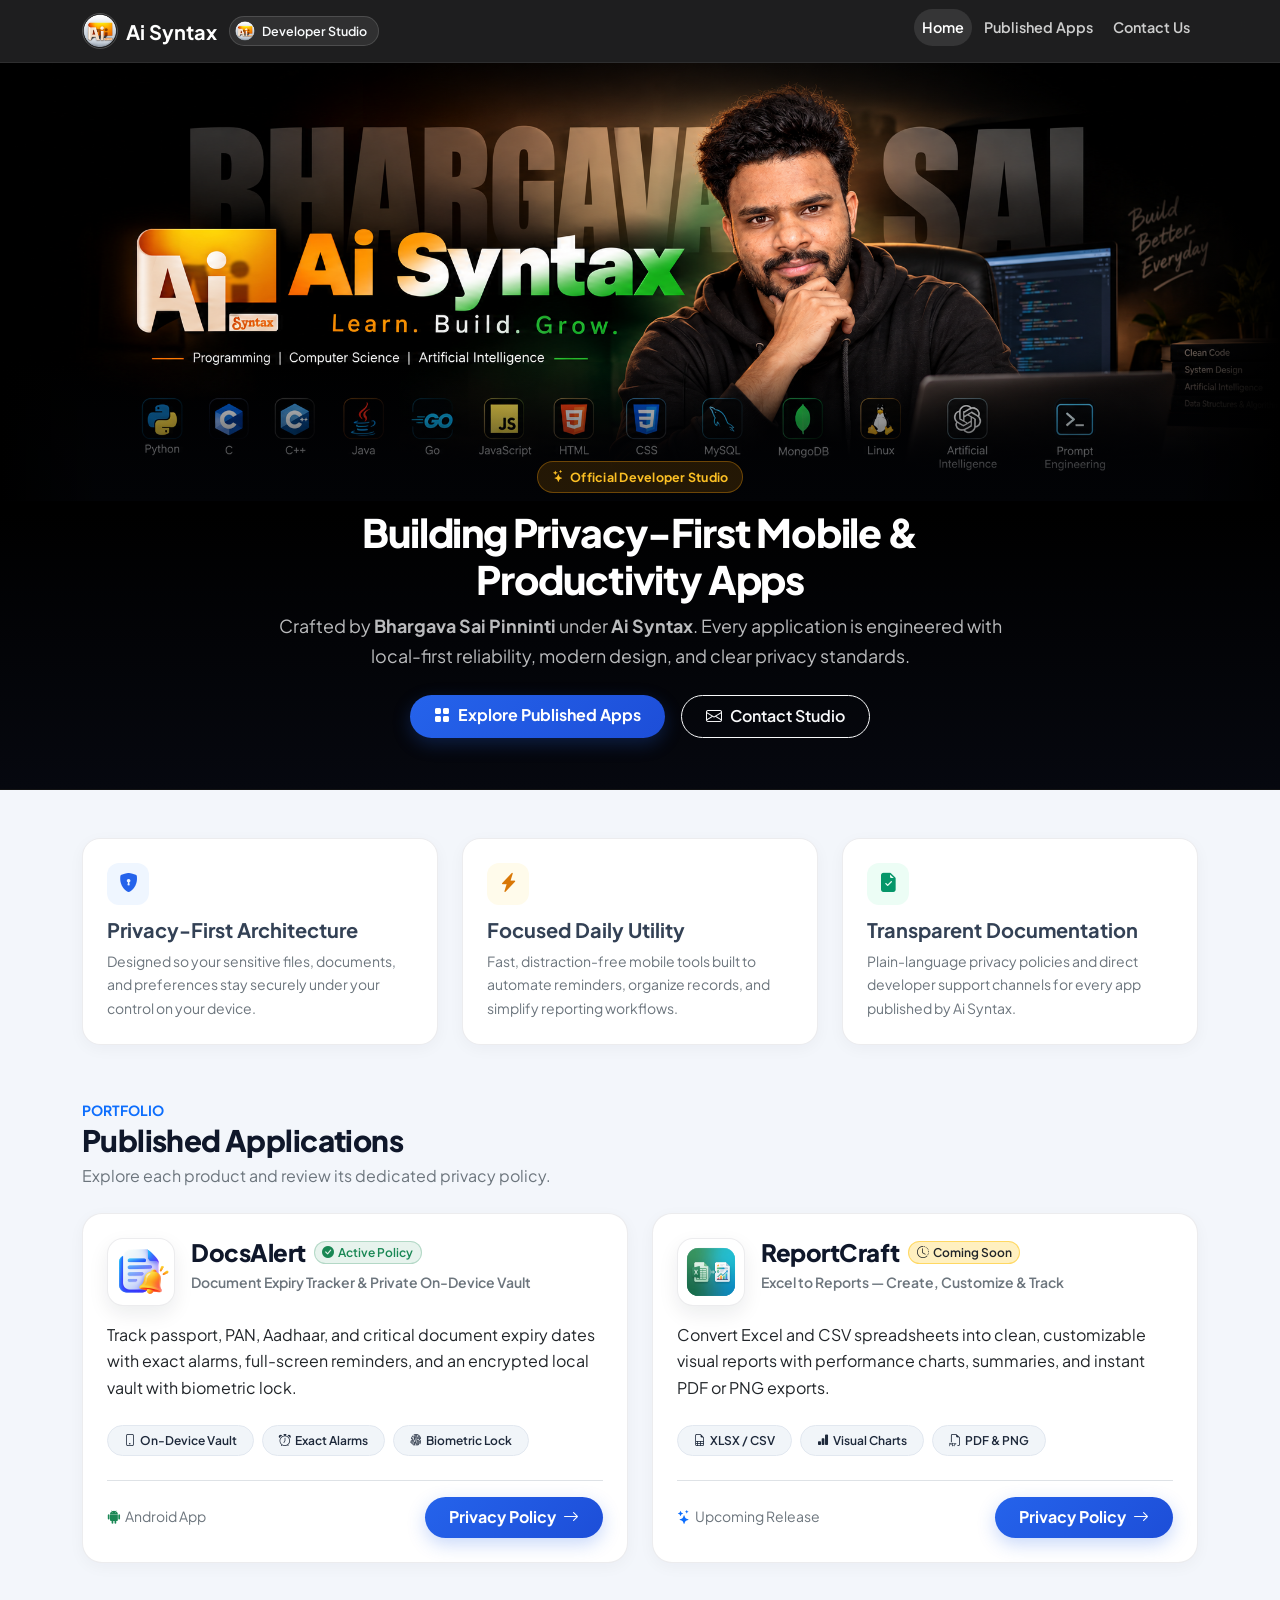
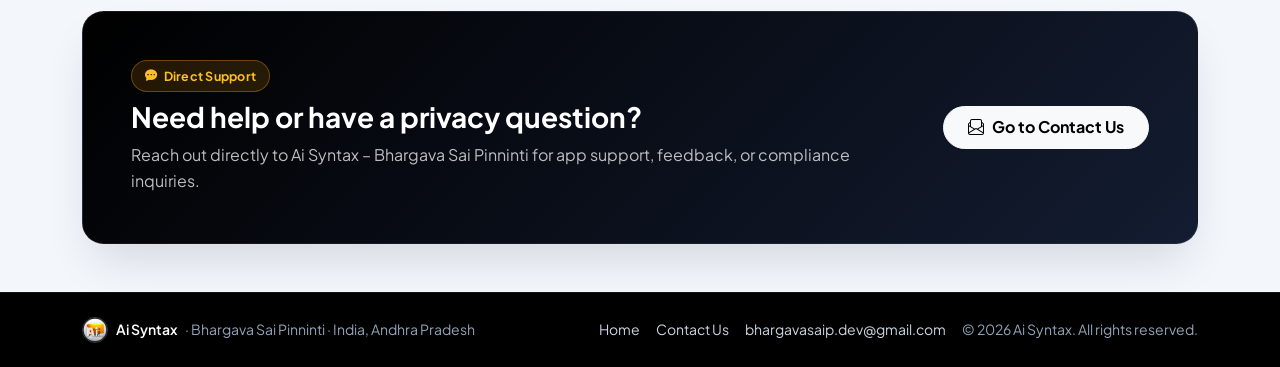
==== commit 4d90432f: "Blend index cover seamlessly, use logo-only app cards on home, improve responsive layout" ====
--- a/index.html
+++ b/index.html
@@ -9,7 +9,7 @@
     <link href="https://cdn.jsdelivr.net/npm/bootstrap@5.3.3/dist/css/bootstrap.min.css" rel="stylesheet">
     <link href="https://cdn.jsdelivr.net/npm/bootstrap-icons@1.11.3/font/bootstrap-icons.min.css" rel="stylesheet">
     <link href="https://fonts.googleapis.com/css2?family=Plus+Jakarta+Sans:wght@400;500;600;700;800&display=swap" rel="stylesheet">
-    <link rel="stylesheet" href="assets/css/site.css?v=4">
+    <link rel="stylesheet" href="assets/css/site.css?v=5">
 </head>
 <body class="d-flex flex-column min-vh-100">
 
@@ -46,30 +46,19 @@
         </div>
     </nav>
 
-    <header class="hero-shell py-4 px-3" data-auto-collapse="false">
-        <div class="container">
-            <div class="d-flex justify-content-between align-items-center mb-3">
-                <span class="studio-pill">
+    <header class="hero-seamless">
+        <div class="hero-cover-stage">
+            <img src="assets/index/cover-photo.png" alt="Ai Syntax - Learn. Build. Grow." width="2144" height="733" decoding="async">
+        </div>
+
+        <div class="container hero-copy-band px-3 text-center">
+            <div class="mx-auto" style="max-width: 740px;">
+                <span class="studio-pill mb-3">
                     <i class="bi bi-stars"></i>
                     <span>Official Developer Studio</span>
                 </span>
-                <button type="button" id="bannerToggleBtn" class="banner-toggle-btn" aria-expanded="true">
-                    <i class="bi bi-chevron-up"></i>
-                    <span id="bannerToggleLabel">Collapse Banner</span>
-                </button>
-            </div>
-
-            <div class="hero-collapsible mb-4">
-                <div class="hero-collapsible-inner">
-                    <div class="cover-frame">
-                        <img src="assets/index/cover-photo.png" alt="Ai Syntax - Learn. Build. Grow. Cover Banner" width="2144" height="733" decoding="async">
-                    </div>
-                </div>
-            </div>
-
-            <div class="text-center mx-auto" style="max-width: 720px;">
-                <h1 class="h2 hero-title mb-2">Building Privacy-First Mobile &amp; Productivity Apps</h1>
-                <p class="text-light opacity-75 mb-4">
+                <h1 class="hero-title mb-2">Building Privacy-First Mobile &amp; Productivity Apps</h1>
+                <p class="hero-subtitle text-light opacity-75 mb-4">
                     Crafted by <strong>Bhargava Sai Pinninti</strong> under <strong>Ai Syntax</strong>. Every application is engineered with local-first reliability, modern design, and clear privacy standards.
                 </p>
                 <div class="d-flex flex-wrap justify-content-center gap-3">
@@ -86,9 +75,9 @@
 
     <main class="flex-grow-1">
         <!-- Studio Pillars -->
-        <section class="container my-5" data-reveal>
-            <div class="row g-4">
-                <div class="col-md-4">
+        <section class="container my-4 my-md-5" data-reveal>
+            <div class="row g-3 g-md-4">
+                <div class="col-12 col-md-4">
                     <div class="bento-tile">
                         <div class="bento-icon bento-icon--blue">
                             <i class="bi bi-shield-lock-fill"></i>
@@ -99,7 +88,7 @@
                         </p>
                     </div>
                 </div>
-                <div class="col-md-4">
+                <div class="col-12 col-md-4">
                     <div class="bento-tile">
                         <div class="bento-icon bento-icon--amber">
                             <i class="bi bi-lightning-charge-fill"></i>
@@ -110,7 +99,7 @@
                         </p>
                     </div>
                 </div>
-                <div class="col-md-4">
+                <div class="col-12 col-md-4">
                     <div class="bento-tile">
                         <div class="bento-icon bento-icon--emerald">
                             <i class="bi bi-file-earmark-check-fill"></i>
@@ -124,43 +113,43 @@
             </div>
         </section>
 
-        <!-- Apps Showcase -->
-        <section id="apps" class="container my-5 pt-2">
-            <div class="d-flex flex-column flex-md-row align-items-md-end justify-content-between mb-4 gap-2" data-reveal>
-                <div>
-                    <span class="text-primary fw-bold text-uppercase small">Portfolio</span>
-                    <h2 class="h2 section-title mb-1">Published Applications</h2>
-                    <p class="text-secondary mb-0">Explore each product and review its dedicated privacy policy.</p>
-                </div>
+        <!-- Apps Showcase (Logo + Description only) -->
+        <section id="apps" class="container my-5 pt-1">
+            <div class="mb-4" data-reveal>
+                <span class="text-primary fw-bold text-uppercase small">Portfolio</span>
+                <h2 class="section-title mb-1">Published Applications</h2>
+                <p class="text-secondary mb-0">Explore each product and review its dedicated privacy policy.</p>
             </div>
 
             <div class="row row-cols-1 row-cols-lg-2 g-4">
                 <!-- DocsAlert -->
                 <div class="col" data-reveal>
-                    <article class="card app-card h-100 d-flex flex-column">
-                        <div class="app-banner-wrap">
-                            <img src="assets/docsalert/feature-graphic.png" alt="DocsAlert Feature Graphic" width="1024" height="500" class="app-feature-banner" decoding="async">
-                        </div>
-                        <div class="card-body p-4 d-flex flex-column flex-grow-1">
-                            <div class="d-flex align-items-end gap-3 mb-3">
-                                <img src="assets/docsalert/logo.png" alt="DocsAlert App Icon" width="60" height="60" class="app-icon-float">
-                                <div>
-                                    <span class="badge rounded-pill text-bg-success bg-opacity-10 text-success border border-success border-opacity-25 fw-semibold mb-1">
-                                        <i class="bi bi-check-circle-fill me-1"></i>Active Policy
-                                    </span>
-                                    <h3 class="h4 app-title mb-0">DocsAlert</h3>
+                    <article class="card app-card h-100">
+                        <div class="card-body p-4 d-flex flex-column">
+                            <div class="d-flex align-items-start gap-3 mb-3">
+                                <img src="assets/docsalert/logo.png" alt="DocsAlert App Icon" width="64" height="64" class="app-icon-card">
+                                <div class="min-w-0">
+                                    <div class="d-flex flex-wrap align-items-center gap-2 mb-1">
+                                        <h3 class="h4 app-title mb-0">DocsAlert</h3>
+                                        <span class="badge rounded-pill text-bg-success bg-opacity-10 text-success border border-success border-opacity-25 fw-semibold">
+                                            <i class="bi bi-check-circle-fill me-1"></i>Active Policy
+                                        </span>
+                                    </div>
+                                    <p class="text-secondary small fw-semibold mb-0">Document Expiry Tracker &amp; Private On-Device Vault</p>
                                 </div>
                             </div>
-                            <p class="text-secondary small fw-semibold mb-2">Document Expiry Tracker &amp; Private On-Device Vault</p>
+
                             <p class="mb-4 flex-grow-1">
                                 Track passport, PAN, Aadhaar, and critical document expiry dates with exact alarms, full-screen reminders, and an encrypted local vault with biometric lock.
                             </p>
+
                             <div class="d-flex flex-wrap gap-2 mb-4">
                                 <span class="badge rounded-pill feature-badge px-3 py-2"><i class="bi bi-phone me-1"></i>On-Device Vault</span>
                                 <span class="badge rounded-pill feature-badge px-3 py-2"><i class="bi bi-alarm me-1"></i>Exact Alarms</span>
                                 <span class="badge rounded-pill feature-badge px-3 py-2"><i class="bi bi-fingerprint me-1"></i>Biometric Lock</span>
                             </div>
-                            <div class="d-flex align-items-center justify-content-between pt-3 border-top">
+
+                            <div class="d-flex flex-wrap align-items-center justify-content-between gap-2 pt-3 border-top">
                                 <span class="small text-secondary"><i class="bi bi-android2 me-1 text-success"></i>Android App</span>
                                 <a href="privacy/docsalert.html" class="btn btn-brand rounded-pill px-4 py-2">
                                     Privacy Policy <i class="bi bi-arrow-right ms-1"></i>
@@ -172,30 +161,32 @@
 
                 <!-- ReportCraft -->
                 <div class="col" data-reveal>
-                    <article class="card app-card h-100 d-flex flex-column">
-                        <div class="app-banner-wrap">
-                            <img src="assets/reportcraft/feature-graphic.png" alt="ReportCraft Feature Graphic" width="2976" height="1440" class="app-feature-banner" decoding="async">
-                        </div>
-                        <div class="card-body p-4 d-flex flex-column flex-grow-1">
-                            <div class="d-flex align-items-end gap-3 mb-3">
-                                <img src="assets/reportcraft/logo.png" alt="ReportCraft App Icon" width="60" height="60" class="app-icon-float">
-                                <div>
-                                    <span class="badge rounded-pill text-bg-warning bg-opacity-25 text-dark border border-warning border-opacity-50 fw-semibold mb-1">
-                                        <i class="bi bi-clock-history me-1"></i>Coming Soon
-                                    </span>
-                                    <h3 class="h4 app-title mb-0">ReportCraft</h3>
+                    <article class="card app-card h-100">
+                        <div class="card-body p-4 d-flex flex-column">
+                            <div class="d-flex align-items-start gap-3 mb-3">
+                                <img src="assets/reportcraft/logo.png" alt="ReportCraft App Icon" width="64" height="64" class="app-icon-card">
+                                <div class="min-w-0">
+                                    <div class="d-flex flex-wrap align-items-center gap-2 mb-1">
+                                        <h3 class="h4 app-title mb-0">ReportCraft</h3>
+                                        <span class="badge rounded-pill text-bg-warning bg-opacity-25 text-dark border border-warning border-opacity-50 fw-semibold">
+                                            <i class="bi bi-clock-history me-1"></i>Coming Soon
+                                        </span>
+                                    </div>
+                                    <p class="text-secondary small fw-semibold mb-0">Excel to Reports &mdash; Create, Customize &amp; Track</p>
                                 </div>
                             </div>
-                            <p class="text-secondary small fw-semibold mb-2">Excel to Reports &mdash; Create, Customize &amp; Track</p>
+
                             <p class="mb-4 flex-grow-1">
                                 Convert Excel and CSV spreadsheets into clean, customizable visual reports with performance charts, summaries, and instant PDF or PNG exports.
                             </p>
+
                             <div class="d-flex flex-wrap gap-2 mb-4">
                                 <span class="badge rounded-pill feature-badge px-3 py-2"><i class="bi bi-file-earmark-spreadsheet me-1"></i>XLSX / CSV</span>
                                 <span class="badge rounded-pill feature-badge px-3 py-2"><i class="bi bi-bar-chart-fill me-1"></i>Visual Charts</span>
                                 <span class="badge rounded-pill feature-badge px-3 py-2"><i class="bi bi-filetype-pdf me-1"></i>PDF &amp; PNG</span>
                             </div>
-                            <div class="d-flex align-items-center justify-content-between pt-3 border-top">
+
+                            <div class="d-flex flex-wrap align-items-center justify-content-between gap-2 pt-3 border-top">
                                 <span class="small text-secondary"><i class="bi bi-stars me-1 text-primary"></i>Upcoming Release</span>
                                 <a href="privacy/reportcraft.html" class="btn btn-brand rounded-pill px-4 py-2">
                                     Privacy Policy <i class="bi bi-arrow-right ms-1"></i>
@@ -245,6 +236,6 @@
     </button>
 
     <script src="https://cdn.jsdelivr.net/npm/bootstrap@5.3.3/dist/js/bootstrap.bundle.min.js"></script>
-    <script src="assets/js/site.js?v=4"></script>
+    <script src="assets/js/site.js?v=5"></script>
 </body>
 </html>
--- a/assets/css/site.css
+++ b/assets/css/site.css
@@ -4,6 +4,7 @@
     --brand-primary-hover: #1d4ed8;
     --brand-amber: #f59e0b;
     --brand-emerald: #10b981;
+    --surface-black: #000000;
     --surface-dark: #06080f;
     --surface-dark-2: #0c1220;
     --surface-dark-3: #131c31;
@@ -27,6 +28,7 @@
     background-color: var(--bg-page);
     color: var(--text-body);
     line-height: 1.65;
+    overflow-x: clip;
     -webkit-font-smoothing: antialiased;
 }
 
@@ -44,17 +46,17 @@
 
 /* Glassmorphic Sticky Navbar */
 .site-navbar {
-    background-color: rgba(6, 8, 15, 0.9);
+    background-color: rgba(0, 0, 0, 0.88);
     backdrop-filter: blur(16px);
     -webkit-backdrop-filter: blur(16px);
-    border-bottom: 1px solid rgba(255, 255, 255, 0.08);
+    border-bottom: 1px solid rgba(255, 255, 255, 0.07);
     transition: background-color 0.25s ease, box-shadow 0.25s ease;
     z-index: 1050;
 }
 
 .site-navbar.is-scrolled {
     background-color: rgba(6, 8, 15, 0.96);
-    box-shadow: 0 10px 30px rgba(0, 0, 0, 0.35);
+    box-shadow: 0 10px 30px rgba(0, 0, 0, 0.4);
 }
 
 .brand-logo {
@@ -134,13 +136,71 @@
     flex-shrink: 0;
 }
 
-/* Collapsible Hero Banner */
+/* Seamless Home Hero (Cover melts into #000000 backdrop) */
+.hero-seamless {
+    position: relative;
+    background: linear-gradient(180deg, var(--surface-black) 0%, var(--surface-black) 62%, var(--surface-dark) 100%);
+    color: #ffffff;
+    overflow: hidden;
+    border-bottom: 1px solid rgba(255, 255, 255, 0.08);
+}
+
+.hero-cover-stage {
+    position: relative;
+    width: 100%;
+    max-width: 1320px;
+    margin: 0 auto;
+    overflow: hidden;
+    transition: transform 0.35s ease, opacity 0.35s ease;
+}
+
+.hero-cover-stage img {
+    width: 100%;
+    height: auto;
+    display: block;
+}
+
+/* Edge-feathering overlay so black cover photo blends invisibly on all viewports */
+.hero-cover-stage::after {
+    content: "";
+    position: absolute;
+    inset: 0;
+    pointer-events: none;
+    background:
+        linear-gradient(90deg, #000000 0%, rgba(0, 0, 0, 0) 8%, rgba(0, 0, 0, 0) 92%, #000000 100%),
+        linear-gradient(180deg, rgba(0, 0, 0, 0.45) 0%, rgba(0, 0, 0, 0) 14%, rgba(0, 0, 0, 0) 68%, #020306 100%);
+}
+
+.hero-seamless.is-scroll-compressed .hero-cover-stage {
+    transform: scale(0.985);
+    opacity: 0.9;
+}
+
+.hero-copy-band {
+    position: relative;
+    z-index: 2;
+    margin-top: clamp(-2.5rem, -4vw, -0.5rem);
+    padding-bottom: clamp(2rem, 4vw, 3.25rem);
+}
+
+.hero-title {
+    font-weight: 800;
+    letter-spacing: -0.03em;
+    font-size: clamp(1.5rem, 2.3vw + 0.75rem, 2.45rem);
+    line-height: 1.2;
+}
+
+.hero-subtitle {
+    font-size: clamp(0.95rem, 0.6vw + 0.8rem, 1.12rem);
+}
+
+/* Collapsible Inner-Page Hero Banner */
 .hero-shell {
     position: relative;
     background:
-        radial-gradient(ellipse 80% 60% at 50% 0%, rgba(37, 99, 235, 0.22), transparent 70%),
+        radial-gradient(ellipse 80% 60% at 50% 0%, rgba(37, 99, 235, 0.2), transparent 70%),
         radial-gradient(ellipse 60% 50% at 85% 20%, rgba(245, 158, 11, 0.12), transparent 65%),
-        linear-gradient(180deg, var(--surface-dark) 0%, var(--surface-dark-2) 100%);
+        linear-gradient(180deg, var(--surface-black) 0%, var(--surface-dark-2) 100%);
     color: #ffffff;
     border-bottom: 1px solid rgba(255, 255, 255, 0.08);
     overflow: hidden;
@@ -218,7 +278,7 @@
     transform: rotate(180deg);
 }
 
-/* Hero Badges & Typography */
+/* Hero Badges */
 .studio-pill {
     display: inline-flex;
     align-items: center;
@@ -231,11 +291,6 @@
     font-size: 0.78rem;
     font-weight: 700;
     letter-spacing: 0.02em;
-}
-
-.hero-title {
-    font-weight: 800;
-    letter-spacing: -0.03em;
 }
 
 /* App Icon in Split Hero */
@@ -257,7 +312,7 @@
     background: var(--surface-card);
     border: 1px solid var(--border-subtle);
     border-radius: 1.15rem;
-    padding: 1.4rem;
+    padding: clamp(1.15rem, 2vw, 1.5rem);
     box-shadow: var(--shadow-sm);
     height: 100%;
     transition: transform 0.2s ease, box-shadow 0.2s ease;
@@ -294,54 +349,37 @@
     color: #059669;
 }
 
-/* Editorial App Cards */
+/* Clean Logo + Description App Cards (No cover image on index) */
 .app-card {
     background-color: var(--surface-card);
     border: 1px solid var(--border-subtle);
     border-radius: 1.25rem;
     overflow: hidden;
     box-shadow: var(--shadow-sm);
-    transition: transform 0.25s cubic-bezier(0.22, 1, 0.36, 1), box-shadow 0.25s ease;
+    transition: transform 0.25s cubic-bezier(0.22, 1, 0.36, 1), box-shadow 0.25s ease, border-color 0.25s ease;
 }
 
 .app-card:hover {
-    transform: translateY(-5px);
+    transform: translateY(-4px);
     box-shadow: var(--shadow-lg);
-}
-
-.app-banner-wrap {
-    overflow: hidden;
-    border-bottom: 1px solid var(--border-subtle);
-    background: #0c1220;
-}
-
-.app-feature-banner {
-    width: 100%;
-    height: auto;
-    aspect-ratio: 1024 / 500;
+    border-color: rgba(37, 99, 235, 0.22);
+}
+
+.app-icon-card {
+    width: clamp(56px, 8vw, 68px);
+    height: clamp(56px, 8vw, 68px);
+    max-width: 68px;
+    max-height: 68px;
     object-fit: cover;
-    display: block;
-    transition: transform 0.45s cubic-bezier(0.22, 1, 0.36, 1);
-}
-
-.app-card:hover .app-feature-banner {
-    transform: scale(1.03);
-}
-
-.app-icon-float {
-    width: 60px;
-    height: 60px;
-    max-width: 60px;
-    max-height: 60px;
-    object-fit: cover;
-    border-radius: 14px;
+    border-radius: 16px;
     background: #ffffff;
-    border: 3px solid #ffffff;
-    box-shadow: 0 8px 20px rgba(15, 23, 42, 0.14);
-    margin-top: -2.25rem;
-    position: relative;
-    z-index: 2;
+    border: 1px solid var(--border-subtle);
+    box-shadow: 0 8px 20px rgba(15, 23, 42, 0.08);
     flex-shrink: 0;
+}
+
+.section-title {
+    font-size: clamp(1.35rem, 1.5vw + 0.9rem, 1.85rem);
 }
 
 .section-title,
@@ -398,7 +436,7 @@
 }
 
 .content-card h2 {
-    font-size: 1.18rem;
+    font-size: clamp(1.08rem, 0.5vw + 0.95rem, 1.22rem);
     margin: 0;
 }
 
@@ -446,6 +484,7 @@
     border-radius: 0.35rem;
     font-size: 0.85em;
     font-weight: 600;
+    word-break: break-word;
 }
 
 li {
@@ -484,7 +523,7 @@
 
 /* CTA Banner */
 .cta-panel {
-    background: linear-gradient(135deg, var(--surface-dark) 0%, var(--surface-dark-3) 100%);
+    background: linear-gradient(135deg, var(--surface-black) 0%, var(--surface-dark-3) 100%);
     border-radius: 1.35rem;
     color: #ffffff;
     border: 1px solid rgba(255, 255, 255, 0.08);
@@ -494,8 +533,8 @@
 /* Floating Back-to-Top */
 .back-to-top {
     position: fixed;
-    right: 1.25rem;
-    bottom: 1.25rem;
+    right: 1.15rem;
+    bottom: 1.15rem;
     width: 44px;
     height: 44px;
     border-radius: 50%;
@@ -523,7 +562,7 @@
     background: var(--brand-primary);
 }
 
-/* Safe Scroll Reveal (never leaves content hidden if JS hasn't run) */
+/* Safe Scroll Reveal */
 html.has-js [data-reveal] {
     opacity: 0;
     transform: translateY(14px);
@@ -539,6 +578,9 @@
     .cover-frame--side {
         max-width: 100%;
         margin: 0 auto;
+    }
+    .hero-copy-band {
+        margin-top: 0.25rem;
     }
 }
 
@@ -553,14 +595,14 @@
     }
     .hero-collapsible,
     .app-card,
-    .app-feature-banner {
+    .hero-cover-stage {
         transition: none;
     }
 }
 
 /* Footer */
 .site-footer {
-    background-color: var(--surface-dark);
+    background-color: var(--surface-black);
     color: #94a3b8;
     border-top: 1px solid rgba(255, 255, 255, 0.08);
 }
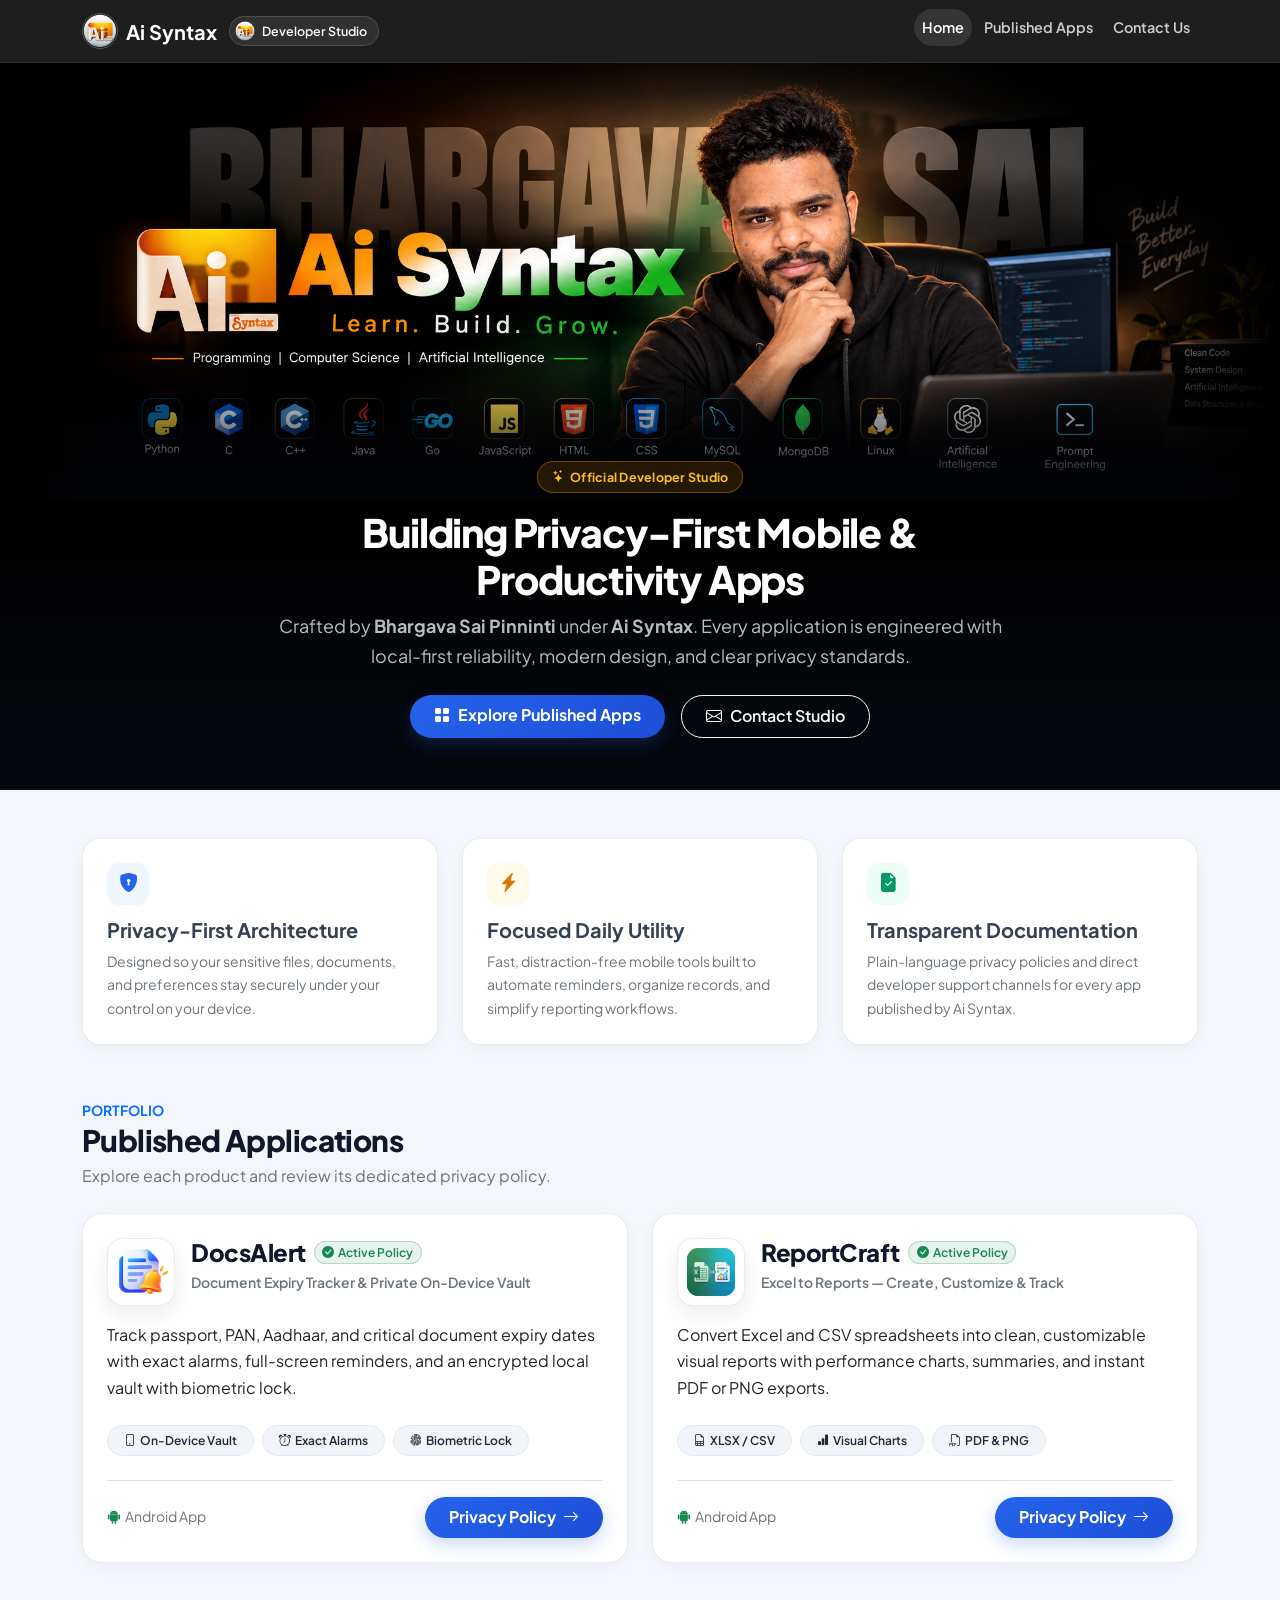
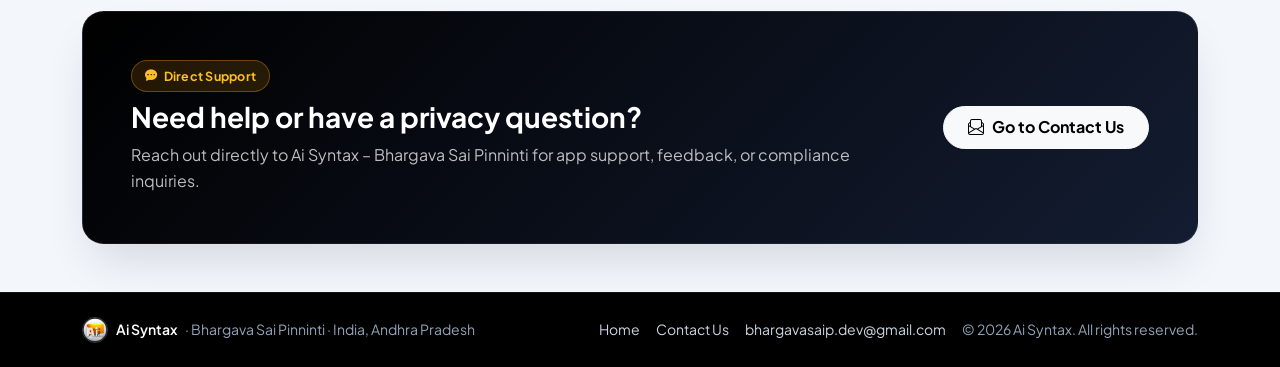
==== commit b47c1bbc: "Publish ReportCraft privacy policy and mark app live on home page" ====
--- a/index.html
+++ b/index.html
@@ -168,8 +168,8 @@
                                 <div class="min-w-0">
                                     <div class="d-flex flex-wrap align-items-center gap-2 mb-1">
                                         <h3 class="h4 app-title mb-0">ReportCraft</h3>
-                                        <span class="badge rounded-pill text-bg-warning bg-opacity-25 text-dark border border-warning border-opacity-50 fw-semibold">
-                                            <i class="bi bi-clock-history me-1"></i>Coming Soon
+                                        <span class="badge rounded-pill text-bg-success bg-opacity-10 text-success border border-success border-opacity-25 fw-semibold">
+                                            <i class="bi bi-check-circle-fill me-1"></i>Active Policy
                                         </span>
                                     </div>
                                     <p class="text-secondary small fw-semibold mb-0">Excel to Reports &mdash; Create, Customize &amp; Track</p>
@@ -187,7 +187,7 @@
                             </div>
 
                             <div class="d-flex flex-wrap align-items-center justify-content-between gap-2 pt-3 border-top">
-                                <span class="small text-secondary"><i class="bi bi-stars me-1 text-primary"></i>Upcoming Release</span>
+                                <span class="small text-secondary"><i class="bi bi-android2 me-1 text-success"></i>Android App</span>
                                 <a href="privacy/reportcraft.html" class="btn btn-brand rounded-pill px-4 py-2">
                                     Privacy Policy <i class="bi bi-arrow-right ms-1"></i>
                                 </a>
